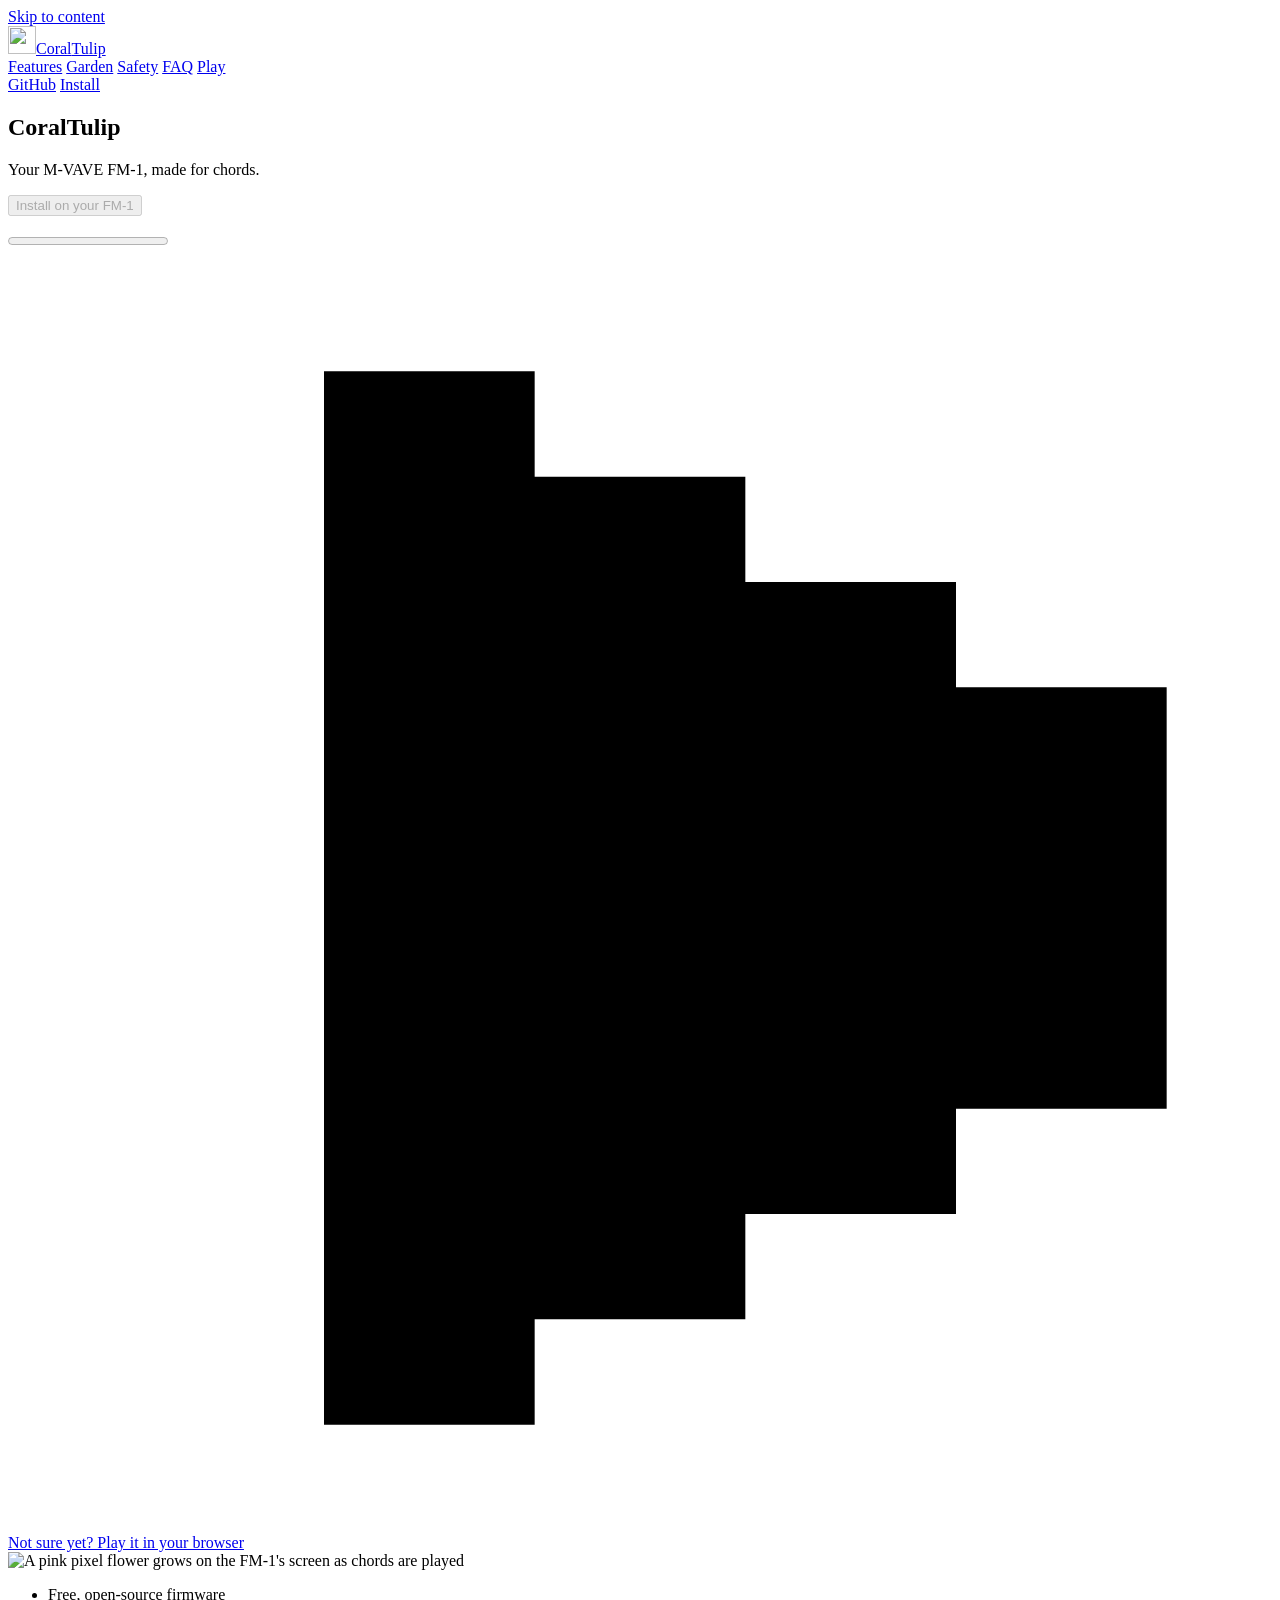
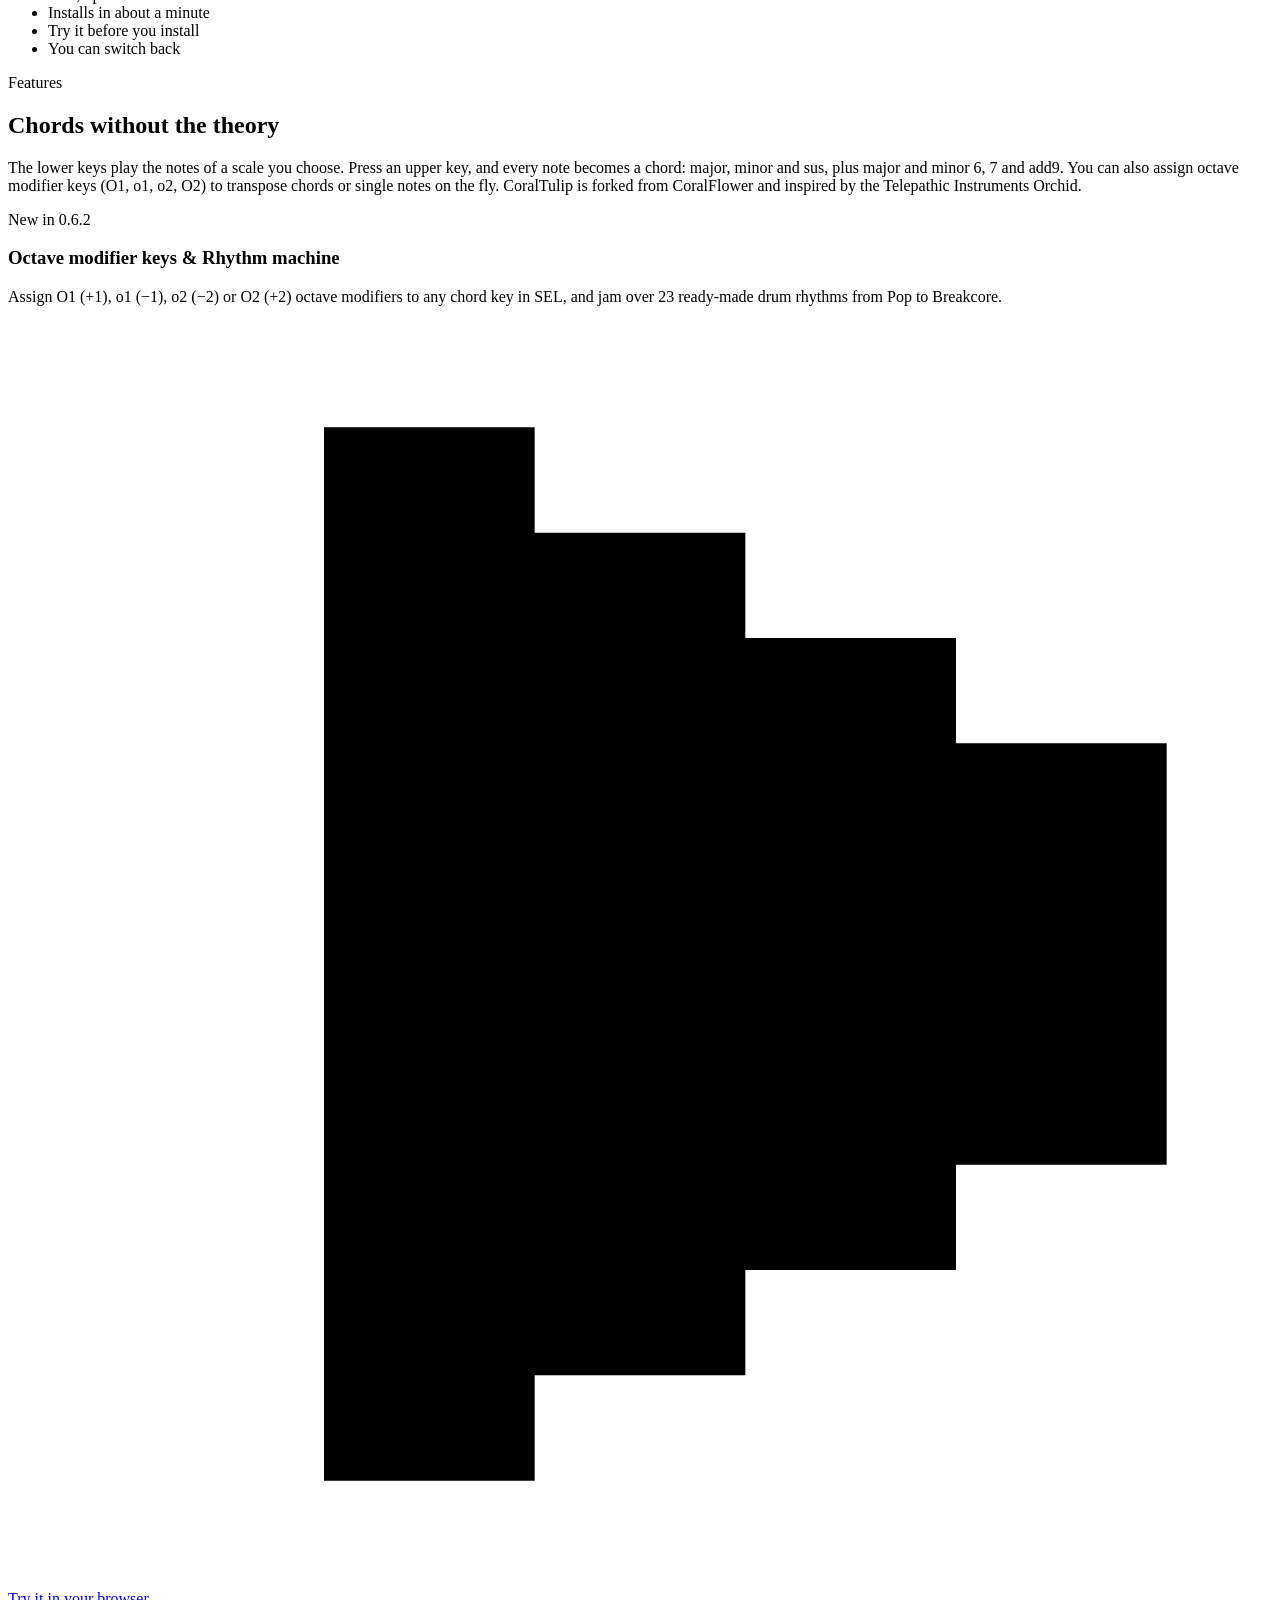
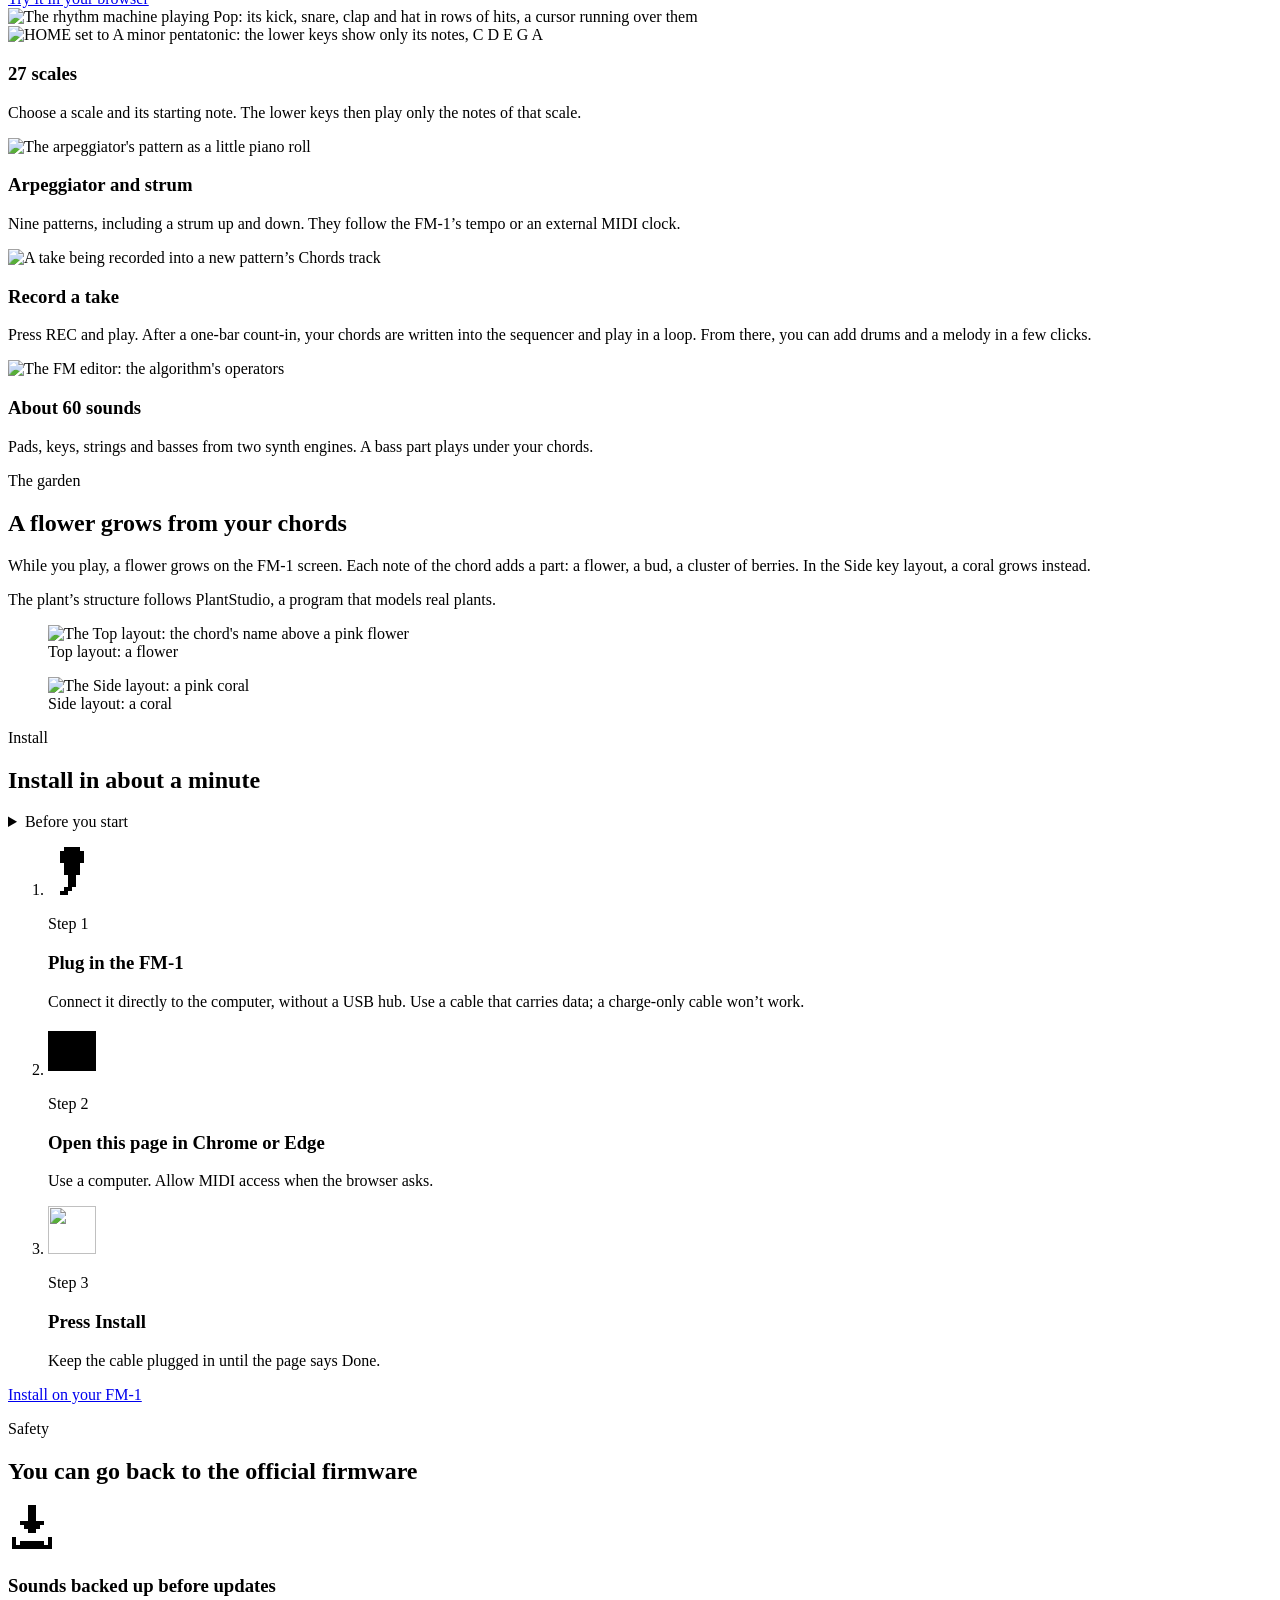
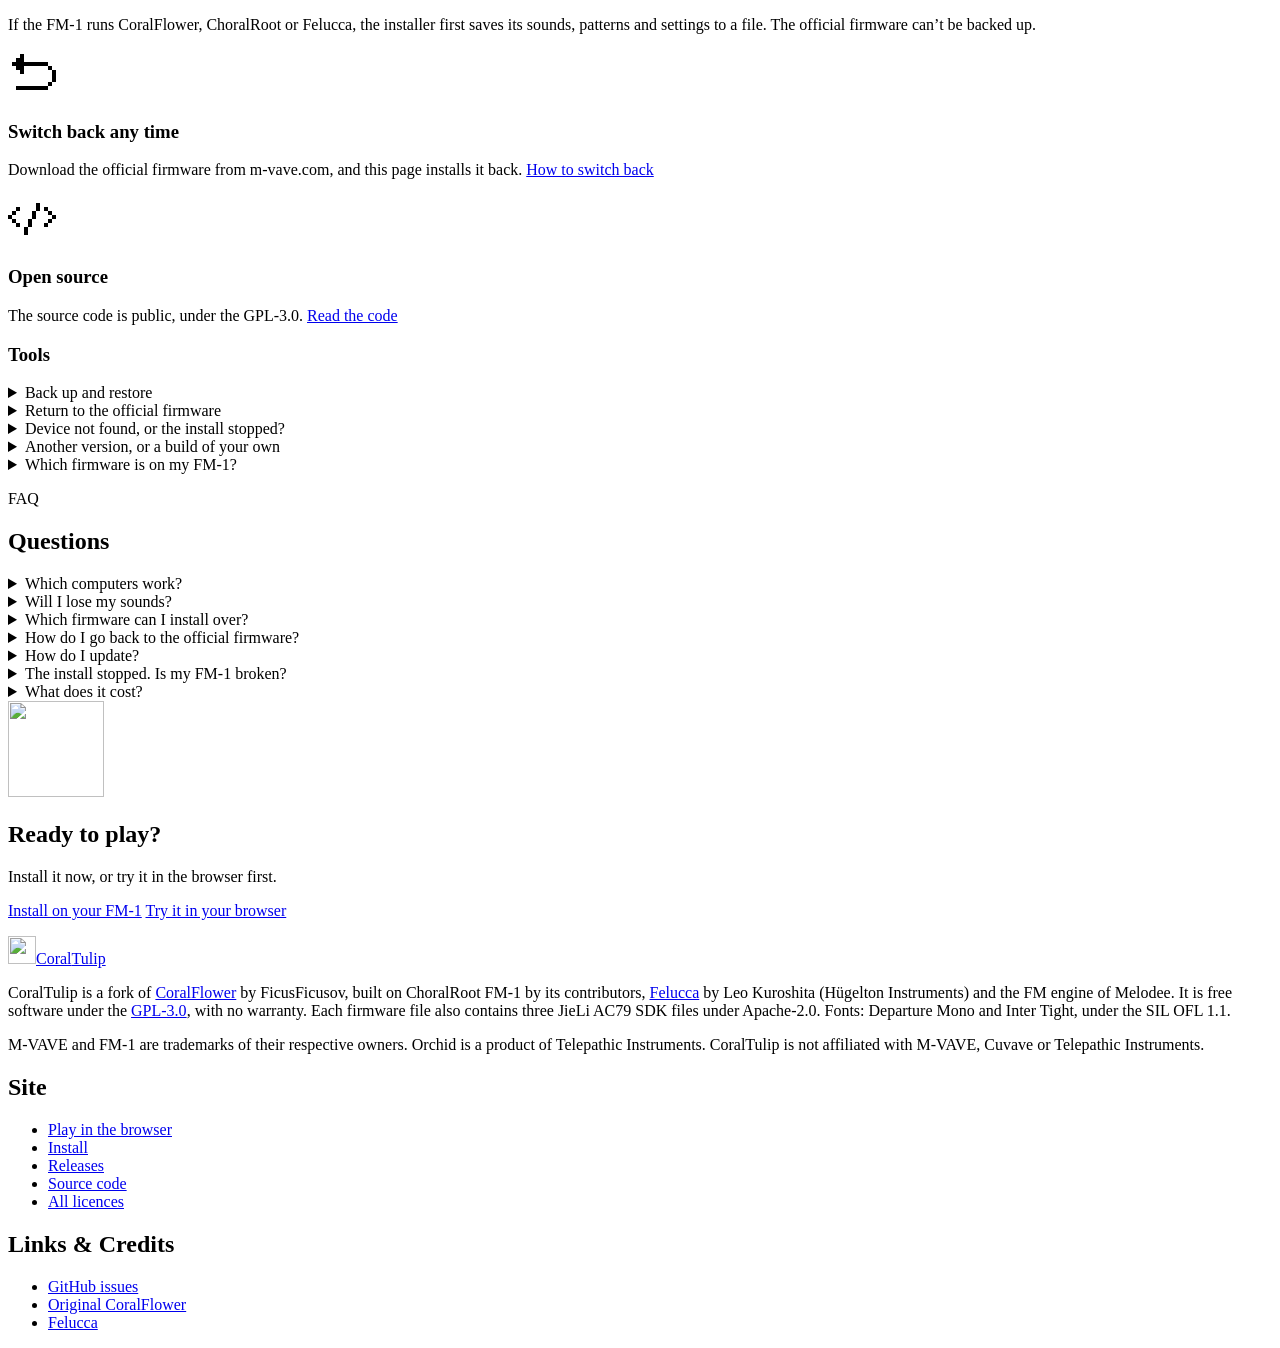
==== web/index.html @ d599cebc "Update README and GitHub Pages site for CoralTulip with upstream credits" ====
<!doctype html>
<!-- SPDX-License-Identifier: GPL-3.0-only
     Copyright (C) 2026 Leo Kuroshita (@kurogedelic), Hügelton Instruments
     Copyright (C) 2026 ChoralRoot FM-1 contributors (a fork of Felucca)
     Copyright (C) 2026 CoralFlower contributors -->
<!-- CoralFlower's site, its first page (/): what CoralFlower is, and its installer. The page's sections and the
     question each one answers: docs/site/STRUCTURE.md; the tokens and components: site.css (docs/site/DESIGN.md).
     The installer is ChoralRoot FM-1's (its web/index_pkg.html): the same update protocol (fm1ota.js), package checks
     (fm1pkg.js) and backup (fm1backup.js), loaded from this folder as modules. Its button is in the first screen, where
     its progress shows; every other "Install on your FM-1" button presses that one. The firmware to install: the newest
     version firmware/releases.json lists (fetched from this site and checked against its SHA-256), another version, or
     a .fwsc file the user picks (checked here before Install is enabled: CoralFlower's identity FM-1_930, Felucca's
     update loader, every checksum of the package). The Support dialog and its script are the same on every page.
     web/test_installer.mjs runs this page against a simulated FM-1; tools/make_site.sh puts the site together. -->
<html lang="en">
<head>
<meta charset="utf-8">
<meta name="viewport" content="width=device-width, initial-scale=1">
<title>CoralTulip: chord firmware for the M-VAVE FM-1</title>
<meta name="description" content="CoralTulip makes the M-VAVE FM-1 an instrument for chords, and a pixel flower grows while you play. It’s free and open source, and it installs from your browser in about a minute.">
<meta name="theme-color" content="#110A02">
<meta property="og:title" content="CoralTulip: chord firmware for the M-VAVE FM-1">
<meta property="og:description" content="Your M-VAVE FM-1, made for chords. A pixel flower grows while you play. Free and open source.">
<meta property="og:image" content="images/home.png">
<link rel="icon" href="favicon.svg" type="image/svg+xml">
<link rel="icon" href="favicon-32.png" sizes="32x32" type="image/png">
<link rel="apple-touch-icon" href="apple-touch-icon.png">
<link rel="preload" href="fonts/DepartureMono.woff" as="font" type="font/woff" crossorigin>
<link rel="stylesheet" href="site.css">
<script>document.documentElement.classList.add("js");</script>
</head>
<body>
<a class="skip" href="#main">Skip to content</a>
<header class="site-header">
  <div class="container site-header__row">
    <a class="brand" href="./" aria-label="CoralTulip, home"><img src="favicon.svg" width="28" height="28" alt=""><span><span class="brand-a">Coral</span><span class="brand-b">Tulip</span></span></a>
    <nav class="site-nav" aria-label="Sections">
      <a href="#features">Features</a>
      <a href="#garden">Garden</a>
      <a href="#safety">Safety</a>
      <a href="#faq">FAQ</a>
      <a href="play/">Play</a>
    </nav>
    <a class="btn btn--secondary btn--sm" href="https://github.com/MrTakfly/CoralTulip" target="_blank" rel="noopener">GitHub</a>
    <a class="btn btn--primary btn--sm site-header__cta" href="#install" data-header-cta>Install</a>
  </div>
  <div class="ramp" aria-hidden="true"><i></i><i></i><i></i><i></i><i></i><i></i><i></i><i></i><i></i></div>
</header>

<main id="main">
  <!-- 1 hero: what it is, for which device, one action (the installer itself) -->
  <section class="hero" id="install" aria-labelledby="hero-title">
    <div class="container hero__grid">
      <div class="hero__pitch">
        <h1 class="display-1" id="hero-title" tabindex="-1"><span class="brand-a">Coral</span><span class="brand-b">Tulip</span></h1>
        <p class="hero__lead">Your M-VAVE&nbsp;FM-1, made for chords.</p>
        <div class="installer">
          <button class="btn btn--primary btn--lg" id="go" type="button" disabled>Install on your FM-1</button>
          <p class="installer__ver" id="ver"></p>
          <p class="note" id="nomidi" hidden>Installing needs <b>Chrome or Edge on a computer</b>. On this device, you can still <a href="play/">try CoralTulip with sound</a>.</p>
          <noscript><p class="note note--warn">The installer needs JavaScript to talk to the FM-1.</p></noscript>
          <progress id="bar" max="100" value="0" aria-label="Install progress"></progress>
          <p class="installer__status" id="status" role="status"></p>
          <p class="pkg" id="pkg" role="status"></p>
          <label class="check" id="force-box" hidden><input id="force-risk" type="checkbox"><span><b>I understand the risk.</b> Install over this firmware anyway.</span></label>
          <div class="panel panel--ok" id="done" role="status" hidden>
            <p class="title" id="done-line"></p>
            <p>The FM-1 restarted with CoralTulip. You can unplug it now.</p>
            <p id="done-backup">To keep a copy of your sounds and patterns, use “<a href="#backup">Back up and restore</a>” below while the FM-1 is plugged in.</p>
          </div>
          <div class="panel panel--bad" id="interrupted" role="alert" hidden>
            <h3>The install stopped. In most cases, you can start it again.</h3>
            <p><b>Stopped before “Switching to update mode”?</b> Nothing was written. Plug the cable back in and press Install again.</p>
            <p><b>Stopped while writing, with the FM-1 still on?</b> It waits in update mode, with a black screen. Plug the cable back in and press Install again. Writing starts again from the beginning.</p>
            <p><b>Did it switch off, or did the battery die?</b> Switch it on. Three short flashes of the key lights and a black screen mean update mode: press Install again. This only works if the FM-1 already ran CoralTulip, CoralFlower, or ChoralRoot 0.16 or later.</p>
            <p><b>One long flash, no flash, or a USB disk called WL82 UBOOT1.00?</b> See “<a href="#dark">Device not found</a>” below.</p>
          </div>
        </div>
        <a class="btn btn--ghost hero__play" href="play/"><svg viewBox="0 0 12 12" aria-hidden="true"><path d="M3 1h2v1h2v1h2v1h2v4h-2v1h-2v1h-2v1h-2z"/></svg>Not sure yet? Play it in your browser</a>
      </div>
      <div class="hero__visual">
        <div class="device">
          <div class="device__bezel"><img src="images/grow.gif" width="480" height="280" alt="A pink pixel flower grows on the FM-1's screen as chords are played" fetchpriority="high"></div>
        </div>
      </div>
    </div>
  </section>

  <!-- 2 facts: what it costs -->
  <section class="section section--band" aria-label="In short">
    <div class="container">
      <ul class="facts">
        <li style="--fact: var(--c-fire-400)"><i aria-hidden="true"></i>Free, open-source firmware</li>
        <li style="--fact: var(--c-rose-500)"><i aria-hidden="true"></i>Installs in about a minute</li>
        <li style="--fact: var(--c-sea-400)"><i aria-hidden="true"></i>Try it before you install</li>
        <li style="--fact: var(--c-lime-400)"><i aria-hidden="true"></i>You can switch back</li>
      </ul>
    </div>
  </section>

  <!-- 3 features: is it worth it -->
  <section class="section scope-inverse" id="features" aria-labelledby="features-title">
    <div class="container">
      <div class="section-head">
        <p class="eyebrow"><span class="ramp ramp--dots" aria-hidden="true"><i></i><i></i><i></i><i></i><i></i><i></i><i></i><i></i><i></i></span>Features</p>
        <h2 class="display-2" id="features-title">Chords without the theory</h2>
        <p class="lead">The lower keys play the notes of a scale you choose. Press an upper key, and every note becomes a chord: major, minor and sus, plus major and minor 6, 7 and add9. You can also assign octave modifier keys (O1, o1, o2, O2) to transpose chords or single notes on the fly. CoralTulip is forked from CoralFlower and inspired by the Telepathic Instruments Orchid.</p>
      </div>
      <!-- the newest feature: a stage of its own on the cream, its screen playing, one action -->
      <article class="feature-new scope-stage" aria-labelledby="new-title">
        <div class="feature-new__text">
          <p class="feature-new__tag">New in 0.6.2</p>
          <h3 class="feature-new__title" id="new-title">Octave modifier keys &amp; Rhythm machine</h3>
          <p class="feature-new__lead">Assign O1 (+1), o1 (&minus;1), o2 (&minus;2) or O2 (+2) octave modifiers to any chord key in SEL, and jam over 23 ready-made drum rhythms from Pop to Breakcore.</p>
          <a class="btn btn--primary feature-new__go" href="play/"><svg viewBox="0 0 12 12" aria-hidden="true"><path d="M3 1h2v1h2v1h2v1h2v4h-2v1h-2v1h-2v1h-2z"/></svg>Try it in your browser</a>
        </div>
        <div class="device feature-new__visual">
          <div class="device__bezel"><img src="images/rhythm.gif" width="480" height="280" alt="The rhythm machine playing Pop: its kick, snare, clap and hat in rows of hits, a cursor running over them" loading="lazy"></div>
        </div>
      </article>
      <div class="grid grid--4">
        <article class="card card--feature">
          <div class="card__media"><img src="images/scale.png" width="480" height="480" alt="HOME set to A minor pentatonic: the lower keys show only its notes, C D E G A" loading="lazy"></div>
          <h3 class="card__title">27 scales</h3>
          <p class="card__text">Choose a scale and its starting note. The lower keys then play only the notes of that scale.</p>
        </article>
        <article class="card card--feature">
          <div class="card__media"><img src="images/arp.png" width="480" height="480" alt="The arpeggiator's pattern as a little piano roll" loading="lazy"></div>
          <h3 class="card__title">Arpeggiator and strum</h3>
          <p class="card__text">Nine patterns, including a strum up and down. They follow the FM-1’s tempo or an external MIDI clock.</p>
        </article>
        <article class="card card--feature">
          <div class="card__media"><img src="images/take.png" width="480" height="480" alt="A take being recorded into a new pattern’s Chords track" loading="lazy"></div>
          <h3 class="card__title">Record a take</h3>
          <p class="card__text">Press REC and play. After a one-bar count-in, your chords are written into the sequencer and play in a loop. From there, you can add drums and a melody in a few clicks.</p>
        </article>
        <article class="card card--feature">
          <div class="card__media"><img src="images/fm-voice.png" width="480" height="480" alt="The FM editor: the algorithm's operators" loading="lazy"></div>
          <h3 class="card__title">About 60 sounds</h3>
          <p class="card__text">Pads, keys, strings and basses from two synth engines. A bass part plays under your chords.</p>
        </article>
      </div>
    </div>
  </section>

  <!-- 4 garden: why this one -->
  <section class="section scope-stage garden" id="garden" aria-labelledby="garden-title">
    <div class="container garden__grid">
      <div class="section-head garden__head">
        <p class="eyebrow"><span class="ramp ramp--dots" aria-hidden="true"><i></i><i></i><i></i><i></i><i></i><i></i><i></i><i></i><i></i></span>The garden</p>
        <h2 class="display-2" id="garden-title">A flower grows from your chords</h2>
        <p class="lead">While you play, a flower grows on the FM-1 screen. Each note of the chord adds a part: a flower, a bud, a cluster of berries. In the Side key layout, a coral grows instead.</p>
        <p class="caption">The plant’s structure follows PlantStudio, a program that models real plants.</p>
      </div>
      <div class="garden__screens">
        <figure class="screen"><img src="images/home.png" width="480" height="480" alt="The Top layout: the chord's name above a pink flower" loading="lazy"><figcaption>Top layout: a flower</figcaption></figure>
        <figure class="screen"><img src="images/coral.png" width="480" height="480" alt="The Side layout: a pink coral" loading="lazy"><figcaption>Side layout: a coral</figcaption></figure>
      </div>
    </div>
  </section>

  <!-- 5 how it installs: is it hard -->
  <section class="section" id="how" aria-labelledby="how-title">
    <div class="container">
      <div class="section-head section-head--center">
        <p class="eyebrow"><span class="ramp ramp--dots" aria-hidden="true"><i></i><i></i><i></i><i></i><i></i><i></i><i></i><i></i><i></i></span>Install</p>
        <h2 class="display-2" id="how-title">Install in about a minute</h2>
      </div>
      <details class="fold fold--quiet how__prep">
          <summary>Before you start</summary>
          <div class="fold__body">
            <ol class="checklist">
              <li><b>Charge the FM-1 fully.</b> It runs on battery during the install.</li>
              <li>Quit other apps that use MIDI, such as a DAW or a synth editor.</li>
              <li><b>Keep this page open</b> and the computer awake.</li>
            </ol>
            <p class="note note--warn"><b>Installing firmware is at your own risk.</b> CoralTulip is free software with no warranty. You can go back: the official firmware is on <a href="https://www.m-vave.com/download" target="_blank" rel="noopener">m-vave.com</a>.</p>
          </div>
      </details>
      <ol class="grid grid--3 steps">
        <li class="card card--icon">
          <svg class="pixel-icon" viewBox="0 0 12 12" width="48" height="48" aria-hidden="true"><path class="px-ash" d="M4 0h4v1h-4zM3 1h1v1h-1zM8 1h1v1h-1zM3 2h1v1h-1zM8 2h1v1h-1zM3 3h6v1h-6z"/><path class="px-night" d="M4 1h4v1h-4zM4 2h4v1h-4z"/><path class="px-rose" d="M4 4h4v1h-4zM4 5h4v1h-4zM4 6h4v1h-4zM5 7h2v1h-2z"/><path class="px-sea" d="M5 8h2v1h-2zM5 9h2v1h-2zM4 10h2v1h-2zM3 11h2v1h-2z"/></svg>
          <p class="step-label">Step 1</p>
          <h3 class="card__title">Plug in the FM-1</h3>
          <p class="card__text">Connect it directly to the computer, without a USB hub. Use a cable that carries data; a charge-only cable won’t work.</p>
        </li>
        <li class="card card--icon">
          <svg class="pixel-icon" viewBox="0 0 12 12" width="48" height="48" aria-hidden="true"><path class="px-ash" d="M0 1h12v1h-12zM0 2h1v1h-1zM2 2h1v1h-1zM4 2h1v1h-1zM6 2h6v1h-6zM0 3h1v1h-1zM11 3h1v1h-1zM0 4h1v1h-1zM11 4h1v1h-1zM0 5h1v1h-1zM11 5h1v1h-1zM0 6h1v1h-1zM11 6h1v1h-1zM0 7h1v1h-1zM11 7h1v1h-1zM0 8h1v1h-1zM11 8h1v1h-1zM0 9h1v1h-1zM11 9h1v1h-1zM0 10h12v1h-12z"/><path class="px-rose" d="M1 2h1v1h-1z"/><path class="px-fire" d="M3 2h1v1h-1z"/><path class="px-lime" d="M5 2h1v1h-1z"/><path class="px-night" d="M1 3h10v1h-10zM1 4h10v1h-10zM1 5h2v1h-2zM9 5h2v1h-2zM1 6h10v1h-10zM1 7h2v1h-2zM7 7h4v1h-4zM1 8h10v1h-10zM1 9h10v1h-10z"/><path class="px-sea" d="M3 5h6v1h-6z"/><path class="px-dim" d="M3 7h4v1h-4z"/></svg>
          <p class="step-label">Step 2</p>
          <h3 class="card__title">Open this page in Chrome or Edge</h3>
          <p class="card__text">Use a computer. Allow MIDI access when the browser asks.</p>
        </li>
        <li class="card card--icon">
          <img class="pixel-icon" src="favicon.svg" width="48" height="48" alt="">
          <p class="step-label">Step 3</p>
          <h3 class="card__title">Press Install</h3>
          <p class="card__text">Keep the cable plugged in until the page says Done.</p>
        </li>
      </ol>
      <div class="how__cta">
        <a class="btn btn--primary btn--lg" href="#install" data-install>Install on your FM-1</a>
      </div>
    </div>
  </section>

  <!-- 6 safety: can I break it, will I lose my sounds -->
  <section class="section scope-surface" id="safety" aria-labelledby="safety-title">
    <div class="container">
      <div class="section-head">
        <p class="eyebrow"><span class="ramp ramp--dots" aria-hidden="true"><i></i><i></i><i></i><i></i><i></i><i></i><i></i><i></i><i></i></span>Safety</p>
        <h2 class="display-2" id="safety-title">You can go back to the official firmware</h2>
      </div>
      <div class="grid grid--3">
        <div class="card card--icon">
          <svg class="pixel-icon" viewBox="0 0 12 12" width="48" height="48" aria-hidden="true"><path class="px-sea" d="M5 0h2v1h-2zM5 1h2v1h-2zM5 2h2v1h-2zM5 3h2v1h-2zM3 4h6v1h-6zM4 5h4v1h-4zM5 6h2v1h-2z"/><path class="px-ash" d="M1 8h1v1h-1zM10 8h1v1h-1zM1 9h1v1h-1zM10 9h1v1h-1zM1 10h10v1h-10z"/><path class="px-lime" d="M3 9h6v1h-6z"/></svg>
          <h3 class="card__title">Sounds backed up before updates</h3>
          <p class="card__text">If the FM-1 runs CoralFlower, ChoralRoot or Felucca, the installer first saves its sounds, patterns and settings to a file. The official firmware can’t be backed up.</p>
        </div>
        <div class="card card--icon">
          <svg class="pixel-icon" viewBox="0 0 12 12" width="48" height="48" aria-hidden="true"><path class="px-fire" d="M3 1h1v1h-1zM2 2h2v1h-2zM1 3h9v1h-9zM2 4h2v1h-2zM10 4h1v1h-1zM3 5h1v1h-1zM11 5h1v1h-1zM11 6h1v1h-1zM11 7h1v1h-1zM10 8h1v1h-1zM2 9h8v1h-8z"/></svg>
          <h3 class="card__title">Switch back any time</h3>
          <p class="card__text">Download the official firmware from <span class="nowrap">m-vave.com</span>, and this page installs it back. <a href="#stock">How to switch back</a></p>
        </div>
        <div class="card card--icon">
          <svg class="pixel-icon" viewBox="0 0 12 12" width="48" height="48" aria-hidden="true"><path class="px-rose" d="M7 2h1v1h-1zM7 3h1v1h-1zM6 4h1v1h-1zM6 5h1v1h-1zM5 6h1v1h-1zM5 7h1v1h-1zM4 8h1v1h-1zM4 9h1v1h-1z"/><path class="px-sea" d="M2 3h1v1h-1zM9 3h1v1h-1zM1 4h1v1h-1zM10 4h1v1h-1zM0 5h1v1h-1zM11 5h1v1h-1zM1 6h1v1h-1zM10 6h1v1h-1zM2 7h1v1h-1zM9 7h1v1h-1z"/></svg>
          <h3 class="card__title">Open source</h3>
          <p class="card__text">The source code is public, under the GPL-3.0. <a href="https://github.com/MrTakfly/CoralTulip" target="_blank" rel="noopener">Read the code</a></p>
        </div>
      </div>

      <h3 class="tools__title">Tools</h3>
      <div class="tools">
        <details class="fold" id="backup">
          <summary>Back up and restore</summary>
          <div class="fold__body">
            <label class="check"><input id="backup-first" type="checkbox" checked><span><b>Back up my sounds before installing.</b> On by default.</span></label>
            <p class="note" id="backup-note" role="status" hidden></p>
            <div class="fold__cols">
              <div>
                <p>A backup is one .json file. It holds everything saved on the FM-1: your settings, the sequencer’s patterns and song, sound banks and 32 user sounds.</p>
                <p>Restore copies a backup onto the FM-1. It checks every part before it writes, then restarts the FM-1.</p>
                <p>Backup and restore work with CoralFlower, ChoralRoot and Felucca. The official firmware can’t make backups.</p>
              </div>
              <div>
                <div class="actions"><button class="btn btn--secondary" id="backup-go" type="button" disabled>Back up</button></div>
                <div class="filepick">
                  <button class="btn btn--secondary" id="restore-pick" type="button">Choose a backup file (.json)</button>
                  <span class="fname" id="restore-name">No file chosen</span>
                  <input id="restore-file" type="file" accept=".json,application/json" hidden>
                </div>
                <div class="actions"><button class="btn btn--secondary" id="restore-go" type="button" disabled>Restore</button></div>
                <p class="installer__status" id="backup-status" role="status"></p>
              </div>
            </div>
          </div>
        </details>
        <details class="fold" id="stock">
          <summary>Return to the official firmware</summary>
          <div class="fold__body">
            <div class="fold__cols">
              <div>
                <p class="note note--warn">The official firmware can’t use CoralFlower’s sounds, patterns or settings, so this page saves them to a backup file first.</p>
                <p>Download the official FM-1 V15 from <a href="https://www.m-vave.com/download" target="_blank" rel="noopener">M-VAVE Downloads</a>. Then choose its FM-1.fwsc file here, exactly as downloaded. Your browser checks the file, and nothing is uploaded.</p>
              </div>
              <div>
                <div class="filepick">
                  <button class="btn btn--secondary" id="stock-pick" type="button">Choose the official FM-1.fwsc</button>
                  <span class="fname" id="stock-name">No file chosen</span>
                  <input id="stock-file" type="file" accept=".fwsc" hidden>
                </div>
                <label class="check"><input id="stock-recovery" type="checkbox"><span>I’m finishing an update that was cut off, and I already have a backup on this computer.</span></label>
                <div class="actions"><button class="btn btn--secondary" id="stock-go" type="button" disabled>Back up and return to official V15</button></div>
              </div>
            </div>
            <progress id="stock-bar" max="100" value="0" aria-label="Progress of the return to the official firmware"></progress>
            <p class="installer__status" id="stock-status" role="status"></p>
            <div class="panel panel--ok" id="stock-done" role="status" hidden>
              <p class="title" id="stock-done-line"></p>
              <p id="stock-done-data"></p>
              <p>To come back, install CoralFlower with the Install button at the top. Then press Restore and choose that backup file.</p>
            </div>
            <div class="panel panel--bad" id="stock-interrupted" role="alert" hidden>
              <h3>The return to the official firmware stopped.</h3>
              <p><b>Stopped before “Switching to update mode”?</b> Nothing was written. Plug the cable back in and press the button again.</p>
              <p><b>Stopped while writing, with the FM-1 still on?</b> It waits in update mode, with a black screen. Plug the cable back in, tick “I’m finishing an update that was cut off” and press the button again, with the same official file chosen.</p>
              <p><b>Did it switch off, or did the battery die?</b> Switch it on and do the same. If this page doesn’t find it, see “<a href="#dark">Device not found</a>”.</p>
            </div>
            <details class="log-fold"><summary>Show the log</summary><pre class="log" id="stock-log"></pre></details>
          </div>
        </details>
        <details class="fold" id="dark">
          <summary>Device not found, or the install stopped?</summary>
          <div class="fold__body">
            <div class="fold__cols">
              <div>
                <p><b>Check the cable first.</b> Use a data cable, straight to the computer, not through a hub. Quit other apps that use MIDI. Switch the FM-1 on and press Install again.</p>
                <p><b>Start update mode by hand.</b> In update mode, the screen stays black and the FM-1 waits for new firmware. Switch the FM-1 off. Hold OCT&minus; and switch it on. When the key lights flash three times and the screen stays black, it is in update mode: press Install. To leave without installing, switch the FM-1 off and on. This works with CoralFlower, or ChoralRoot 0.16 or later.</p>
                <p><b>One long flash instead of three?</b> Switch off for 10 seconds and try once more. A second long flash means the FM-1 can’t start update mode by itself. Until you switch it off, it appears as the USB disk described below.</p>
                <p><b>While CoralFlower runs,</b> you can also hold OCT&minus;, OCT+ and HOME for five seconds. A countdown appears; let go to cancel. When it ends, the FM-1 is in update mode.</p>
              </div>
              <div>
                <p><b>A screen that says SAFE MODE?</b> The firmware crashed twice while starting, so it now starts without your saved data. That data stays untouched. Back up and Install both work in safe mode. To try your saved data again, switch the FM-1 off and on.</p>
                <p><b>A black screen, and a USB disk called WL82 UBOOT1.00</b> (USB ID 4C4A:8057) instead of the FM-1? That is the chip’s ROM boot mode. The firmware doesn’t start, and this page can’t reach the FM-1 in this mode. Don’t format that disk. The <a href="https://github.com/Quixotic7/MvaveFM1Unbricker" target="_blank" rel="noopener">MvaveFM1Unbricker</a> tool can put the official V15 back over the same cable.</p>
                <p><b>Nothing shows up at all, not even that disk?</b> Then the way back is hardware: the FM-1 Transporter, a small RP2040 board on the USB lines. See <a href="https://github.com/kurogedelic/FM-1-transporter" target="_blank" rel="noopener">FM-1-transporter</a>.</p>
              </div>
            </div>
          </div>
        </details>
        <details class="fold" id="own">
          <summary>Another version, or a build of your own</summary>
          <div class="fold__body">
            <div class="versions" id="versions" role="group" aria-label="Released versions" hidden></div>
            <div class="notes" id="notes"></div>
            <p id="rel-none">Testing your own build? Choose its .fwsc file here.</p>
            <p id="rel-some" hidden>Or choose a build of your own:</p>
            <div class="filepick">
              <button class="btn btn--secondary" id="pkg-pick" type="button">Choose a .fwsc file</button>
              <span class="fname" id="pkg-name">No file chosen</span>
              <input id="pkg-file" type="file" accept=".fwsc" hidden>
            </div>
            <p class="pkg" id="pkg-own" role="status"></p>
            <p class="caption" id="pkg-sum"></p>
            <div class="actions"><a class="btn btn--primary" href="#install" data-install>Install on your FM-1</a></div>
          </div>
        </details>
        <details class="fold" id="check">
          <summary>Which firmware is on my FM-1?</summary>
          <div class="fold__body">
            <div class="actions">
              <button class="btn btn--secondary" id="check-go" type="button" disabled>Ask the FM-1</button>
              <p class="unit" id="unit" role="status" hidden></p>
            </div>
            <details class="log-fold"><summary>Show the log</summary><pre class="log" id="log"></pre></details>
          </div>
        </details>
      </div>
    </div>
  </section>

  <!-- 7 FAQ: the questions left -->
  <section class="section" id="faq" aria-labelledby="faq-title">
    <div class="container container--narrow">
      <div class="section-head">
        <p class="eyebrow"><span class="ramp ramp--dots" aria-hidden="true"><i></i><i></i><i></i><i></i><i></i><i></i><i></i><i></i><i></i></span>FAQ</p>
        <h2 class="display-2" id="faq-title">Questions</h2>
      </div>
      <details class="fold">
        <summary>Which computers work?</summary>
        <div class="fold__body"><p>The installer works in Chrome or Edge on a computer: Windows, macOS, Linux or ChromeOS. On a phone, you can still <a href="play/">try it in the browser</a>.</p></div>
      </details>
      <details class="fold">
        <summary>Will I lose my sounds?</summary>
        <div class="fold__body"><p>From CoralFlower, ChoralRoot or Felucca: no. An update keeps CoralFlower’s sounds, and the installer saves the others to a file first. From the official firmware: CoralFlower can’t use its sounds, and this page can’t save them.</p></div>
      </details>
      <details class="fold">
        <summary>Which firmware can I install over?</summary>
        <div class="fold__body"><p>The official M-VAVE firmware, ChoralRoot, Felucca and Melodee. To keep your FM-1 safe, the installer refuses early test builds such as Sloop.</p></div>
      </details>
      <details class="fold">
        <summary>How do I go back to the official firmware?</summary>
        <div class="fold__body"><p>Download the official FM-1 V15 file from <span class="nowrap">m-vave.com</span>. Then open “<a href="#stock">Return to the official firmware</a>” on this page, choose that file and press “Back up and return to official V15”.</p></div>
      </details>
      <details class="fold">
        <summary>How do I update?</summary>
        <div class="fold__body"><p>Come back to this page and press Install. It picks the newest version and keeps your sounds.</p></div>
      </details>
      <details class="fold">
        <summary>The install stopped. Is my FM-1 broken?</summary>
        <div class="fold__body"><p>Almost never. Plug the cable back in and press Install again. If the FM-1 doesn’t show up, see “<a href="#dark">Device not found</a>”.</p></div>
      </details>
      <details class="fold">
        <summary>What does it cost?</summary>
        <div class="fold__body"><p>Nothing. CoralTulip is free and open-source software with no ads and no paid version.</p></div>
      </details>
    </div>
  </section>

  <!-- 8 the end: one more chance to act -->
  <section class="section scope-accent final" aria-labelledby="final-title">
    <div class="container final__inner">
      <img class="pixel-icon pixel-icon--xl" src="favicon.svg" width="96" height="96" alt="">
      <h2 class="display-2" id="final-title">Ready to play?</h2>
      <p class="lead">Install it now, or try it in the browser first.</p>
      <div class="actions final__actions">
        <a class="btn btn--primary btn--lg" href="#install" data-install>Install on your FM-1</a>
        <a class="btn btn--secondary btn--lg" href="play/">Try it in your browser</a>
      </div>
    </div>
  </section>
</main>

<footer class="site-footer">
  <div class="container">
    <div class="site-footer__grid">
      <div>
        <p><a class="brand" href="./"><img src="favicon.svg" width="28" height="28" alt=""><span><span class="brand-a">Coral</span><span class="brand-b">Tulip</span></span></a></p>
        <p>CoralTulip is a fork of <a href="https://github.com/FicusFicusov/CoralFlower" target="_blank" rel="noopener">CoralFlower</a> by FicusFicusov, built on ChoralRoot FM-1 by its contributors, <a href="https://github.com/hugelton/Felucca" target="_blank" rel="noopener">Felucca</a> by Leo Kuroshita (Hügelton Instruments) and the FM engine of Melodee. It is free software under the <a href="firmware/LICENSE">GPL-3.0</a>, with no warranty. Each firmware file also contains three JieLi AC79 SDK files under Apache-2.0. Fonts: Departure Mono and Inter Tight, under the SIL OFL 1.1.</p>
        <p>M-VAVE and FM-1 are trademarks of their respective owners. Orchid is a product of Telepathic Instruments. CoralTulip is not affiliated with M-VAVE, Cuvave or Telepathic Instruments.</p>
      </div>
      <nav aria-labelledby="foot-site">
        <h2 id="foot-site">Site</h2>
        <ul>
          <li><a href="play/">Play in the browser</a></li>
          <li><a href="#install">Install</a></li>
          <li><a href="https://github.com/MrTakfly/CoralTulip/releases" target="_blank" rel="noopener">Releases</a></li>
          <li><a href="https://github.com/MrTakfly/CoralTulip" target="_blank" rel="noopener">Source code</a></li>
          <li><a href="https://github.com/MrTakfly/CoralTulip/blob/main/LICENSING.md" target="_blank" rel="noopener">All licences</a></li>
        </ul>
      </nav>
      <nav aria-labelledby="foot-contact">
        <h2 id="foot-contact">Links &amp; Credits</h2>
        <ul>
          <li><a href="https://github.com/MrTakfly/CoralTulip/issues" target="_blank" rel="noopener">GitHub issues</a></li>
          <li><a href="https://github.com/FicusFicusov/CoralFlower" target="_blank" rel="noopener">Original CoralFlower</a></li>
          <li><a href="https://github.com/hugelton/Felucca" target="_blank" rel="noopener">Felucca</a></li>
        </ul>
      </nav>
    </div>
  </div>
</footer>
<script type="module">
import { Package, productOf, logicalImage, sha256hex, crc16, validateStockPackage, STOCK_V15_SIZE, STOCK_APP_SIZE } from "./fm1pkg.js";
import { Updater, classifyFirmware, refusalText } from "./fm1ota.js";
import { BackupConnection, captureBackup, restoreBackup, deviceInfo, restartDevice, readBackup, backupFamily, backupFileName, objectNames } from "./fm1backup.js";

const $ = (id) => document.getElementById(id);
const PRODUCT = "FM-1_930";                      // CoralFlower's identity (tools/build.py PRODUCT): every package, every version
const MODEL = PRODUCT.split("_")[0];
const LOADER_MARK = "FELUCCA-LOADER-1";          // Felucca's update loader (tools/fm1pkg_make.py ota.bin): never a vendor one
const PKG_FLASH = 0x93000, PKG_APP_BASE = 0x4000; // the FM-1 flash layout of every fm1pkg_make.py package
const PKG_MAX = 4 << 20;                          // (a package is about 640 KB: anything far larger is not one)
const RELEASES = "firmware/releases.json";        // the versions hosted on this site; missing: only a file is offered
const FIRMWARE_DIR = "firmware/";
// the families whose data stays usable in the flash after CoralFlower is installed (no restore offered afterwards)
const KEEPS_DATA = ["coralflower", "choralroot"];

const TEXT = {
  en: {
    nomidi: "This browser can’t reach the FM-1. Open this page in Chrome or Edge on a computer.",
    denied: "The browser blocked MIDI. Click the icon left of the address bar, allow MIDI devices, then press the button again.",
    notfound: "No FM-1 found. Check the cable (a data cable, straight to the computer), switch the FM-1 on, quit other MIDI apps and try again.",
    model: "The device you connected isn’t an FM-1.",
    lost: "The USB connection dropped. Plug the cable back in and press Install again.",
    stopped: "The FM-1 stopped answering. Plug the cable back in and press Install again.",
    noloader: "The FM-1 didn’t switch to update mode. Plug the cable back in and press Install again. Once in update mode, the FM-1 stays there until writing finishes.",
    noreturn: "The FM-1 didn’t come back after the write. Switch it off and on.",
    mismatch: "Installed, but the FM-1 now reports different firmware: ",
    badreq: "The FM-1 asked for data the file doesn’t have. Plug the cable back in and press Install again.",
    error: "Error: ",
    leave: "Writing to the FM-1. Don’t close this page.",
    cancelled: "Cancelled. Nothing was written.",
    start: "Starting",
    verify: "The FM-1 is checking the package",
    loader: "Switching to update mode",
    write: "Writing. Don’t unplug the FM-1.",
    reboot: "Restarting",
    done: "Done",
    // the firmware to install
    installV: "Install on your FM-1",
    installNone: "Install on your FM-1",
    noFile: "No file chosen",
    newest: "Newest",
    noRelease: "No release yet: the first one is still being tested.",
    pkgChecking: "Checking {name} …",
    pkgOk: "Ready to install {name}. Your browser checked it: a complete, undamaged CoralFlower build.",
    pkgRelOk: "Ready to install CoralFlower {version}. The file matches the released one.",
    pkgSum: "SHA-256 {sum}",
    pkgNotFm1: "{name} isn’t an FM-1 firmware file (.fwsc). Choose another file.",
    pkgStock: "{name} is the official M-VAVE firmware ({id}), not CoralFlower. To go back to it, use “Return to the official firmware” below.",
    pkgIdentity: "{name} isn’t a CoralFlower package: it’s made for {id}. Choose a CoralFlower build.",
    pkgNoLoader: "{name} isn’t a complete CoralFlower build. Choose another file.",
    pkgLayout: "{name} isn’t a complete CoralFlower build. Choose another file.",
    pkgDamaged: "{name} is damaged ({detail}). Download it again.",
    pkgBadHash: "The file for CoralFlower {version} doesn’t match the released one. Reload the page.",
    pkgRead: "Couldn’t read {name}: {detail}",
    download: "Download {file}",
    // the backup
    backup: "Saving a backup ",
    backupSaved: "Backup saved: ",
    noBackup: "This FM-1 can’t be backed up from here (it runs the official firmware or an older Felucca).",
    noBackupCf: "This CoralFlower build can’t make a backup, so the installer skips the backup. Your sounds and settings stay safe: the update only rewrites the firmware.",
    noBackupConfirm: "The FM-1 couldn’t be backed up. Install anyway, without a backup? Its saved sounds, patterns and settings may be lost.",
    restoreOffer: "CoralFlower is installed. Restore the backup you just saved (settings, user sounds, FM6 patches)?",
    restoreConfirm: "Restore this backup onto the FM-1? It replaces what the FM-1 has saved, and the FM-1 restarts afterwards.",
    restoring: "Restoring ",
    restoreBusy: "Stop the loop on the FM-1 to continue the restore",
    restored: "Restored: ",
    restoreSkipped: " (not used by this firmware, kept in the file: ",
    badBackup: "Not a usable backup file: ",
    // the firmware that runs
    forceConfirm: "Install CoralFlower over {name} anyway? This isn’t supported. An install like this has already left one FM-1 unable to start (recovery: github.com/Quixotic7/MvaveFM1Unbricker). Continue only if you can recover the FM-1 yourself.",
    cnTesting: "Looking for the FM-1. Nothing gets written.",
    cnCf: "Your FM-1 runs {name}. Installing CoralFlower keeps your saved sounds and settings.",
    cnOther: "Your FM-1 runs {name}. You can install CoralFlower over it.",
    cnLoader: "Your FM-1 is in update mode ({identity}). Either an update was cut off or someone started it by hand. Press Install to finish writing.",
    dnRuns: "Done. Your FM-1 now runs {name}.",
    dnPlain: "Done. CoralFlower is installed.",
    dnOther: "Written, but the FM-1 now says it runs {name}.",
    // the return to the official V15
    stockNeedBackup: "An FM-1 in update mode can’t be backed up. Tick “I’m finishing an update that was cut off” only if you already saved a backup.",
    stockValid: "The official V15 file is valid. Ready.",
    stockConfirm: "Is the backup file saved on this computer? Then continue to install the official V15. The official firmware can’t open CoralFlower’s data.",
    stockError: "Not the official firmware file: ",
    stockWrongFile: "Choose the unmodified official FM-1 V15 file (FM-1.fwsc).",
    stockDnLine: "The FM-1 now runs the official V15 ({identity}).",
    stockDnSaved: "CoralFlower’s sounds, patterns and settings are in the backup saved before the write: {file}.",
    stockDnEarlier: "No backup was saved this time. CoralFlower’s sounds, patterns and settings are in the backup you saved earlier.",
  },
};
const lang = "en";
const t = (k) => TEXT[lang][k];
const tv = (k, vals) => Object.entries(vals).reduce((s, [a, v]) => s.split(`{${a}}`).join(String(v)), t(k));
const esc = (s) => String(s).replace(/[&<>"]/g, (c) => ({ "&": "&amp;", "<": "&lt;", ">": "&gt;", "\"": "&quot;" })[c]);
const MONTHS = ["January", "February", "March", "April", "May", "June", "July", "August", "September", "October", "November", "December"];
const dateText = (iso) => { const m = /^(\d{4})-(\d\d)-(\d\d)$/.exec(iso || ""); return m ? `${Number(m[3])} ${MONTHS[Number(m[2]) - 1]} ${m[1]}` : ""; };

// where the messages go: the installer in the first screen, the "Back up and restore" tool or the "Return to the
// official firmware" tool (each its own status line, far below the first screen; the last one its own log too).
// Everything that reports (takeBackup, failSay, the steps) goes through say / sayK / log.
const OUT_TOP = { status: "status", log: null }, OUT_BACKUP = { status: "backup-status", log: null }, OUT_STOCK = { status: "stock-status", log: "stock-log" };
let out = OUT_TOP;
const sayAt = (where, fn) => { const was = out; out = where; try { return fn(); } finally { out = was; } };
const sayK = (k, arg = "") => { $(out.status).textContent = t(k) + arg; };
const say = (txt) => { $(out.status).textContent = txt; };
const log = (line) => { $("log").textContent += line + "\n"; if (out.log) $(out.log).textContent += line + "\n"; };

let writing = false;
let image = null;                                // the logical image Install writes, set only after its checks passed
let pick = null;                                 // what Install writes: { rel, label, file } (a release) or { label, file }
let releases = [];                               // firmware/releases.json, newest first, each { version, sha256, file, url }
let pkgEpoch = 0;                                // (a later choice wins over a check still running)
let stock = null, stockFileEpoch = 0, restoreArc = null, restoreEpoch = 0;
let unit = null, unitAsked = false;              // "What is on my FM-1?": what was read (identify(), or { loader })
const canMidi = typeof navigator !== "undefined" && !!navigator.requestMIDIAccess;
const midiAccess = () => navigator.requestMIDIAccess({ sysex: true });

const lockInstaller = (on) => {
  writing = on;
  $("go").disabled = on || !canMidi || !image;
  $("pkg-pick").disabled = on; $("pkg-file").disabled = on;
  $("backup-first").disabled = on; $("force-risk").disabled = on;
  $("check-go").disabled = on || !canMidi;
  $("backup-go").disabled = on || !canMidi; $("restore-go").disabled = on || !canMidi || !restoreArc;
  $("restore-file").disabled = on; $("restore-pick").disabled = on;
  $("stock-go").disabled = on || !canMidi || !stock; $("stock-file").disabled = on; $("stock-pick").disabled = on; $("stock-recovery").disabled = on;
  renderPick();
};
window.addEventListener("beforeunload", (e) => { if (writing) { e.preventDefault(); e.returnValue = t("leave"); } });

// ---- backup / restore (fm1backup.js: Felucca's protocol, answered by ChoralRoot and CoralFlower on their objects) ----
const coded = (code, detail = "") => Object.assign(new Error(code + (detail ? ": " + detail : "")), { code, detail });
const pct = (d, total) => `${Math.round(d / Math.max(1, total) * 100)}%`;
function saveJson(obj, name) {                  // -> the file name (the browser's download)
  const url = URL.createObjectURL(new Blob([JSON.stringify(obj, null, 1)], { type: "application/json" }));
  const a = document.createElement("a"); a.href = url; a.download = name;
  document.body.append(a); a.click(); a.remove(); setTimeout(() => URL.revokeObjectURL(url), 1000);
  return a.download;
}
const saveArchive = (archive) => saveJson(archive, backupFileName(archive.firmware));
async function openBackup(up) {                 // the running FM-1 (handshake), as a backup connection
  const dev = await up.find((id) => id.model === MODEL);
  if (!dev) throw coded("notfound");
  const input = dev.link.input, output = dev.link.output; dev.link.close();
  return new BackupConnection(input, output);
}
async function takeBackup(up) {                 // -> the archive, saved to a file
  const link = await openBackup(up);
  try {
    const req = (r, o) => link.request(r, o), info = await deviceInfo(req);
    if (!info) throw coded("noBackup");
    let archive;
    try { archive = await captureBackup(req, info.version, (d, total) => sayK("backup", pct(d, total))); }
    catch (e) { throw /timed out/i.test(e.message) && !e.rc ? coded("noBackup", e.message) : e; }
    sayK("backupSaved", saveArchive(archive));
    log(`backup ${archive.firmware}: ${objectNames(archive.objects.filter((o) => o.size).map((o) => o.id))}`);
    return archive;
  } finally { link.close(); }
}
async function restoreArchive(up, archive) {
  const link = await openBackup(up);
  try {
    const req = (r, o) => link.request(r, o), info = await deviceInfo(req);
    if (!info) throw coded("noBackup");
    const r = await restoreBackup(req, archive, (d, total) => sayK("restoring", pct(d, total)), { onBusy: () => sayK("restoreBusy") });
    if (KEEPS_DATA.includes(info.family)) await restartDevice(req).catch((e) => log(`restart: ${e.message}`));
    const names = objectNames;
    sayK("restored", names(r.restored) + (r.skipped.length ? t("restoreSkipped") + names(r.skipped) + ")" : ""));
    log(`restored ${r.restored.join(" ")}; skipped ${r.skipped.join(" ") || "none"}`);
  } finally { link.close(); }
}
// the running firmware (handshake identity + INFO version) -> fm1ota.js classifyFirmware, or null (no FM-1 or another
// model: Updater.install says why)
async function identify(up) {
  const dev = await up.find((id) => !/^ota-/i.test(id.model));
  if (!dev) return null;
  const input = dev.link.input, output = dev.link.output, id = dev.id; dev.link.close();
  if (id.model !== MODEL) return null;
  const link = new BackupConnection(input, output);
  let info = null;
  try { info = await deviceInfo((r, o) => link.request(r, o)); } finally { link.close(); }
  return { ...classifyFirmware(id.text, info && info.version), identity: id.text, version: info && info.version };
}
const failSay = (e) => {
  if (e && e.code && TEXT[lang][e.code]) sayK(e.code, e.code === "noBackup" ? "" : e.detail || "");
  else sayK("error", e && e.message);
  log(String(e && e.stack || e));
};

// ---- the package: CoralFlower's identity, then the package's own structure (every CRC: a damaged download fails
// here), Felucca's flash layout, and Felucca's update loader in its ota.bin (the loader the FM-1 stages and runs).
// -> { product, image }, or a coded error that pkgFail() words
const hasText = (bytes, text) => {
  const n = [...text].map((c) => c.charCodeAt(0));
  outer: for (let i = 0; i + n.length <= bytes.length; i++) {
    for (let k = 0; k < n.length; k++) if (bytes[i + k] !== n[k]) continue outer;
    return true;
  }
  return false;
};
function checkPackage(bytes) {
  if (!bytes || bytes.length < 20 * 48 + 0x400 || bytes.length > PKG_MAX) throw coded("pkgNotFm1");
  const product = productOf(bytes);
  if (product !== PRODUCT) {
    if (/^FM-1_0\d\d$/.test(product)) throw coded("pkgStock", product);
    if (/^FM-1_\d+$/.test(product)) throw coded("pkgIdentity", product);
    throw coded("pkgNotFm1");
  }
  let pkg;
  try { pkg = new Package(bytes); } catch (e) { throw coded("pkgDamaged", e.message); }
  const ota = pkg.entries.find((e) => e.type === 100 && e.name === "ota.bin");
  if (!ota || pkg.flashSize !== PKG_FLASH || pkg.appBase !== PKG_APP_BASE || pkg.app.size !== STOCK_APP_SIZE) throw coded("pkgLayout");
  const at = ota.dataOff + pkg.skew;
  if (at + ota.size > bytes.length) throw coded("pkgDamaged", "ota.bin is cut short");
  const loader = bytes.subarray(at, at + ota.size);
  if (crc16(loader) !== ota.dcrc) throw coded("pkgDamaged", "ota.bin CRC mismatch");
  if (!hasText(loader, LOADER_MARK)) throw coded("pkgNoLoader");
  return { product, image: logicalImage(bytes) };
}
// the check's result: in the first screen (a problem only: a ready package lights the button) and in the
// "Another version" tool, where a file is chosen
function pkgSay(text, state = "", sum = "") {
  for (const id of ["pkg", "pkg-own"]) { $(id).textContent = text; $(id).className = state ? `pkg ${state}` : "pkg"; }
  $("pkg-sum").textContent = sum ? tv("pkgSum", { sum }) : "";
}
function pkgFail(e, name) {
  const known = ["pkgNotFm1", "pkgStock", "pkgIdentity", "pkgNoLoader", "pkgLayout", "pkgDamaged"];
  if (e && known.includes(e.code)) pkgSay(tv(e.code, { name, id: e.detail, detail: e.detail }), "bad");
  else pkgSay(tv("pkgRead", { name, detail: e && e.message }), "bad");
  log(`package ${name}: ${e && e.message}`);
}

// ---- the choice: a version of firmware/releases.json (chips), or a file from this computer ----
const pkgFileName = (version) => `coralflower-${String(version).replace(/[^A-Za-z0-9.-]/g, "-")}.fwsc`;
async function loadReleases() {                  // -> the usable entries, newest first; [] when there is no list
  let data;
  try {
    const r = await fetch(RELEASES, { cache: "no-cache" });
    if (!r.ok) throw new Error(`HTTP ${r.status}`);
    data = await r.json();
  } catch (e) { log(`releases: ${RELEASES}: ${e.message} (only a file from this computer is offered)`); return []; }
  const list = data && Array.isArray(data.releases) ? data.releases : [];
  const ok = list.filter((r) => r && typeof r.version === "string" && /^[0-9a-f]{64}$/.test(r.sha256 || ""));
  if (ok.length !== list.length) log(`releases: ${list.length - ok.length} entries without a version or a SHA-256 are not offered`);
  return ok.map((r) => {                         // (only files of this site's firmware folder: a name, never a URL)
    const file = typeof r.pkg === "string" && r.pkg ? r.pkg.split("/").pop() : pkgFileName(r.version);
    return { ...r, file, url: FIRMWARE_DIR + file };
  });
}
function notesOf(r) {
  const list = (items) => (Array.isArray(items) && items.length ? `<ul>${items.map((b) => `<li>${esc(b)}</li>`).join("")}</ul>` : "");
  return `<p class="when">${[r.title, dateText(r.date)].filter(Boolean).map(esc).join(" · ")}</p>` + list(r.bullets) + list(r.notes) +
    `<p class="dl"><a href="${esc(r.url)}" download>${esc(tv("download", { file: r.file }))}</a><br>sha256 ${esc(r.sha256)}</p>`;
}
function renderPick() {
  const any = releases.length > 0;
  $("versions").hidden = !any; $("rel-some").hidden = !any; $("rel-none").hidden = any;
  $("versions").innerHTML = releases.map((r, i) =>
    `<button type="button" class="chip" data-ver="${esc(r.version)}" aria-pressed="${!!(pick && pick.rel === r)}"${writing ? " disabled" : ""}>` +
    `<b>CoralTulip ${esc(r.version)}</b><span>${[i === 0 ? t("newest") : "", dateText(r.date)].filter(Boolean).map(esc).join(" · ")}</span></button>`).join("");
  $("go").textContent = pick && image ? tv("installV", { name: pick.label }) : t("installNone");
  // no version to install yet (no release, nothing chosen): the line under the button says why it is off
  $("ver").textContent = pick ? [pick.label, pick.rel ? dateText(pick.rel.date) : ""].filter(Boolean).join(" · ") : any ? "" : t("noRelease");
  $("notes").innerHTML = pick && pick.rel ? notesOf(pick.rel) : "";
}
function newChoice(p) {                          // a new choice: nothing checked yet, the last run's panels go
  pick = p; image = null; ++pkgEpoch;
  $("done").hidden = true; $("interrupted").hidden = true; $("force-box").hidden = true; $("force-risk").checked = false;
  $("bar").value = 0; say("");
  lockInstaller(writing);
  return pkgEpoch;
}
async function loadRelease(r) {
  const epoch = newChoice({ rel: r, label: `CoralTulip ${r.version}`, file: r.file });
  $("pkg-name").textContent = t("noFile"); $("pkg-file").value = "";
  pkgSay(tv("pkgChecking", { name: r.file }));
  try {
    const res = await fetch(r.url);
    if (!res.ok) throw new Error(`HTTP ${res.status}`);
    const bytes = new Uint8Array(await res.arrayBuffer());
    const sum = await sha256hex(bytes);
    if (epoch !== pkgEpoch) return;
    if (sum !== r.sha256) {                       // not the released file: never offered to the FM-1
      pkgSay(tv("pkgBadHash", { version: r.version }), "bad");
      log(`sha256 of ${r.url}: ${sum}, the list says ${r.sha256}`);
      return;
    }
    const ok = checkPackage(bytes);
    image = ok.image;
    pkgSay(tv("pkgRelOk", { version: r.version }), "ok", sum);
    log(`release ${r.version}: ${r.file}, ${bytes.length} B, ${ok.product}, sha256 ${sum}`);
  } catch (e) { if (epoch === pkgEpoch) pkgFail(e, r.file); }
  finally { if (epoch === pkgEpoch) lockInstaller(writing); }
}
async function loadFile(file) {
  const epoch = newChoice({ label: file.name, file: file.name });
  $("pkg-name").textContent = file.name;
  pkgSay(tv("pkgChecking", { name: file.name }));
  try {
    if (file.size > PKG_MAX) throw coded("pkgNotFm1");
    const bytes = new Uint8Array(await file.arrayBuffer());
    if (epoch !== pkgEpoch) return;
    const ok = checkPackage(bytes);
    const sum = await sha256hex(bytes);
    if (epoch !== pkgEpoch) return;
    image = ok.image;
    pkgSay(tv("pkgOk", { name: file.name }), "ok", sum);
    log(`file ${file.name}: ${bytes.length} B, ${ok.product}, sha256 ${sum}`);
  } catch (e) { if (epoch === pkgEpoch) pkgFail(e, file.name); }
  finally { if (epoch === pkgEpoch) lockInstaller(writing); }
}
$("versions").addEventListener("click", (e) => {
  const b = e.target && e.target.closest ? e.target.closest("[data-ver]") : null;
  const r = b && !b.disabled && releases.find((x) => x.version === b.dataset.ver);
  if (r && !writing && !(pick && pick.rel === r)) return loadRelease(r);
});
$("pkg-pick").addEventListener("click", () => { if (!writing) $("pkg-file").click(); });
$("pkg-file").addEventListener("change", () => {
  const file = $("pkg-file").files && $("pkg-file").files[0];
  if (file && !writing) return loadFile(file);
});

// ---- "What is on my FM-1?": the handshake and the INFO request the install itself starts with; nothing is written
function showUnit() {
  const el = $("unit");
  let bad = false, text;
  if (!unit) { bad = true; text = t("notfound"); }
  else if (unit.loader) text = tv("cnLoader", { identity: unit.identity });
  else if (unit.verdict === "refuse") { bad = true; text = refusalText(unit.name); }
  else text = tv(unit.kind === "coralflower" ? "cnCf" : "cnOther", { name: unit.name });
  el.hidden = false; el.className = bad ? "unit bad" : "unit"; el.textContent = text;
}
async function checkUnit() {
  if (writing) return;
  lockInstaller(true);
  const el = $("unit");
  unitAsked = true; el.hidden = false; el.className = "unit"; el.textContent = t("cnTesting");
  let said = null;                               // a reason other than what showUnit() says of `unit`
  try {
    let midi;
    try { midi = await midiAccess(); } catch (e) { unit = null; said = t("denied"); return; }
    const up = new Updater(midi, log);
    const dev = await up.find();
    unit = null;
    if (!dev) return;
    dev.link.close();
    if (dev.id.model.replace(/^ota-/i, "") !== MODEL) { said = t("model"); return; }
    if (/^ota-/i.test(dev.id.model)) unit = { loader: true, identity: dev.id.text };
    else unit = await identify(up);
    if (unit) log(`check: ${unit.identity}${unit.version ? " " + unit.version : ""} -> ${unit.loader ? "loader" : unit.verdict}`);
  } catch (e) { unit = null; said = t("error") + (e && e.message); log(String(e && e.stack || e)); }
  finally {
    lockInstaller(false);
    if (said) { el.className = "unit bad"; el.textContent = said; } else showUnit();
  }
}
$("check-go").addEventListener("click", () => checkUnit());

// ---- the install: back up (unless unticked), then the two steps of fm1ota.js (the running firmware checks the
// package and stages the loader; the loader writes), then the FM-1's identity, and its INFO read back
async function readBack(up) {                    // -> the INFO version of what runs now, or null
  try { const fw = await identify(up); log(`read back: ${fw ? fw.identity + " " + (fw.version || "(no INFO)") : "no answer"}`); return fw && fw.version || null; }
  catch (e) { log(`read back: ${e.message}`); return null; }
}
function finishInstall(runs) {
  unit = null; unitAsked = false; $("unit").hidden = true;
  $("done-line").textContent = !runs ? t("dnPlain") : /^coral(flower|tulip)\b/i.test(runs) ? tv("dnRuns", { name: runs }) : tv("dnOther", { name: runs });
  $("done").hidden = false;
}
$("go").addEventListener("click", async () => {
  if (writing || !image) return;
  const what = pick, pkgImage = image;           // what the button named when it was pressed
  let began = false, okDone = false, halted = false, runs = null;
  lockInstaller(true);
  $("interrupted").hidden = true; $("done").hidden = true; $("bar").value = 0; $("backup-note").hidden = true;
  let midi;
  try { midi = await midiAccess(); }
  catch (e) { sayK("denied"); lockInstaller(false); return; }
  try {
    const up = new Updater(midi, log);
    const reads = 74, writes = 1167;             // (the reads of each step for this package layout: an estimate)
    const bar = (v) => { $("bar").value = Math.max(Number($("bar").value) || 0, Math.min(99, v)); };
    const step = (k, a) => {
      log(`${k} ${a ?? ""}`);
      if (k === "start") { began = true; sayK("start"); }
      if (k === "verify") { sayK("verify"); bar(a / (reads + writes) * 100); }
      if (k === "loader") sayK("loader");
      if (k === "write") { began = true; sayK("write"); bar((reads + a) / (reads + writes) * 100); }
      if (k === "reboot") sayK("reboot");
      if (k === "done") { $("bar").value = 100; sayK("done"); }
    };
    const ota = await up.find((id) => /^ota-/i.test(id.model));
    if (ota) {                                   // an update that was cut off: the backup (if any) was taken before it
      ota.link.close();
      began = true;
      log(`resume: ${what.label}`);
      okDone = await up.resume(pkgImage, step, PRODUCT);
      sayK(okDone ? "done" : "stopped");
      halted = !okDone;
      if (okDone) runs = await readBack(up);
    } else {
      const fw = await identify(up);             // which firmware runs: Sloop, the 0.x betas, unknown ones are refused
      if (fw) {
        log(`running: ${fw.identity}${fw.version ? " " + fw.version : ""} -> ${fw.verdict} (${fw.kind})`);
        if (fw.verdict === "refuse") {
          if (!$("force-risk").checked) {        // the override shows only after a refusal
            $("force-box").hidden = false; say(refusalText(fw.name)); lockInstaller(false); return;
          }
          if (!confirm(tv("forceConfirm", { name: fw.name }))) { sayK("cancelled"); lockInstaller(false); return; }
          log(`override: installing over ${fw.name} (not supported)`);
        }
      }
      let saved = null;
      // no INFO answer: no backup protocol, so no backup is tried. An early CoralFlower build: skipped with a note
      // (the update writes only the app area and the loader's staging area; CoralFlower's saved data lives elsewhere
      // in the flash, storage.c). Any other firmware without INFO (the stock one): the question, as before.
      const noInfo = fw && !fw.version;
      if ($("backup-first").checked && noInfo && fw.kind === "coralflower") {
        $("backup-note").textContent = t("noBackupCf"); $("backup-note").hidden = false;
        log("backup: skipped (no INFO answer: a CoralFlower build without the backup protocol)");
      } else if ($("backup-first").checked && noInfo) {
        log(`backup: ${fw.identity} gives no INFO answer: no backup protocol`);
        if (!confirm(t("noBackupConfirm"))) { sayK("cancelled"); lockInstaller(false); return; }
      } else if ($("backup-first").checked) {   // back up first, as Felucca before the return to stock
        try { saved = await takeBackup(up); }
        catch (e) {                             // (no FM-1 found: the install below says why, notfound or model)
          log(`backup: ${e.message}`);
          if (e.code !== "notfound" && !confirm(t("noBackupConfirm") + (e.code === "noBackup" ? "" : `\n\n${e.message}`))) {
            sayK("cancelled"); lockInstaller(false); return;
          }
        }
      }
      log(`install: ${what.label} (${what.file})`);
      await up.install(pkgImage, PRODUCT, step);
      okDone = true;
      runs = await readBack(up);
      // over another firmware: offer its data back (CoralFlower and ChoralRoot data stay in the flash, and are used)
      if (saved && !KEEPS_DATA.includes(backupFamily(saved.firmware)) && confirm(t("restoreOffer"))) await restoreArchive(up, saved);
    }
  } catch (e) { failSay(e); halted = began && !okDone && e.code !== "mismatch"; }
  lockInstaller(false);
  if (okDone) finishInstall(runs);
  else if (halted) $("interrupted").hidden = false;   // what to do now: the cases, and the way to the help
});

// ---- the "Back up and restore" tool: it reports on its own status line (OUT_BACKUP)
$("backup-go").addEventListener("click", async () => {
  if (writing) return;
  lockInstaller(true); out = OUT_BACKUP;
  try {
    let midi;
    try { midi = await midiAccess(); } catch (e) { sayK("denied"); return; }
    await takeBackup(new Updater(midi, log));
  } catch (e) { failSay(e); }
  finally { out = OUT_TOP; lockInstaller(false); }
});
$("restore-pick").addEventListener("click", () => { if (!writing) $("restore-file").click(); });
$("restore-file").addEventListener("change", async () => {
  const epoch = ++restoreEpoch, file = $("restore-file").files[0]; restoreArc = null; lockInstaller(writing);
  if (!file) return;
  $("restore-name").textContent = file.name || t("noFile");
  try {
    const arc = readBackup(await file.text());
    if (epoch !== restoreEpoch) return;
    restoreArc = arc; lockInstaller(writing);
    sayAt(OUT_BACKUP, () => say(`${arc.firmware || "?"} · ${arc.created || ""} · ${objectNames(arc.objects.filter((o) => o.size).map((o) => o.id))}`));
  } catch (e) { if (epoch === restoreEpoch) sayAt(OUT_BACKUP, () => sayK("badBackup", e.message)); }
});
$("restore-go").addEventListener("click", async () => {
  if (writing || !restoreArc) return;
  const arc = restoreArc;
  lockInstaller(true); out = OUT_BACKUP;
  try {
    if (!confirm(t("restoreConfirm"))) return;
    let midi;
    try { midi = await midiAccess(); } catch (e) { sayK("denied"); return; }
    await restoreArchive(new Updater(midi, log), arc);
  } catch (e) { failSay(e); }
  finally { out = OUT_TOP; lockInstaller(false); }
});

// ---- the return to the official V15. It reports in its own section (OUT_STOCK): the install card is out of sight
// from there. The section is opened whenever something is shown in it, and stays open while a run is going.
let stockBusy = false;
function stockShow(scroll) {
  const d = $("stock"), s = $("stock-status");
  d.open = true;
  if (!scroll || !s.getBoundingClientRect || !s.scrollIntoView) return;
  const r = s.getBoundingClientRect();
  if (r.top < 0 || r.bottom > window.innerHeight) s.scrollIntoView({ block: "center" });
}
$("stock").addEventListener("toggle", () => {
  if (!$("stock").open && (stockBusy || !$("stock-done").hidden || !$("stock-interrupted").hidden)) $("stock").open = true;
});
function stockFinished(identity, file) {
  $("stock-done-line").textContent = tv("stockDnLine", { identity });
  $("stock-done-data").textContent = file ? tv("stockDnSaved", { file }) : t("stockDnEarlier");
  $("stock-done").hidden = false;
}
// a write to stock begins: what the install card says of an earlier install or check is no longer true of the FM-1
function clearTop() {
  $("bar").value = 0; $("done").hidden = true; $("interrupted").hidden = true;
  unit = null; unitAsked = false; $("unit").hidden = true; sayAt(OUT_TOP, () => say(""));
}
$("stock-pick").addEventListener("click", () => { if (!writing) $("stock-file").click(); });
$("stock-file").addEventListener("change", async () => {
  const epoch = ++stockFileEpoch, file = $("stock-file").files[0]; stock = null; lockInstaller(writing);
  if (!file) return;
  $("stock-name").textContent = file.name || t("noFile");
  try {
    if (file.size !== STOCK_V15_SIZE) throw new Error(t("stockWrongFile"));
    const verified = await validateStockPackage(new Uint8Array(await file.arrayBuffer()));
    if (epoch !== stockFileEpoch) return;
    stock = verified; sayAt(OUT_STOCK, () => sayK("stockValid")); stockShow(false); lockInstaller(writing);
  } catch (e) { if (epoch === stockFileEpoch) { sayAt(OUT_STOCK, () => sayK("stockError", e.message)); stockShow(false); } }
});
// a backup first (the stock firmware cannot use CoralFlower's data); then the same two steps as an install. The bar:
// the first 6 % for the check by the running firmware, the rest for the write. M-VAVE's own loader decides how many
// reads it makes, so the write is measured against the whole image in 512-byte reads: an estimate, held under 100
// until the FM-1 has answered again, and it never runs backwards.
$("stock-go").addEventListener("click", async () => {
  if (!stock || writing) return;
  const selected = stock; lockInstaller(true);
  let began = false, okDone = false, halted = false, identity = "", savedName = "";
  out = OUT_STOCK; stockBusy = true;
  $("stock-bar").value = 0; $("stock-done").hidden = true; $("stock-interrupted").hidden = true; $("stock-log").textContent = "";
  stockShow(true);
  try {
    let midi;
    try { midi = await midiAccess(); } catch (e) { sayK("denied"); return; }
    const up = new Updater(midi, log);
    const reads = Math.ceil(selected.image.length / 512);
    const bar = (v) => { const b = $("stock-bar"); b.value = Math.max(Number(b.value) || 0, Math.min(99, v)); };
    const step = (k, n) => {
      log(`${k} ${n ?? ""}`);
      if (["start", "verify", "loader", "write", "reboot", "done"].includes(k)) sayK(k);
      if (k === "start" || k === "write") began = true;
      if (k === "verify") bar(Math.min(n, 74) / 74 * 6);
      if (k === "loader") bar(6);
      if (k === "write") bar(6 + (n / reads) * 93);
      if (k === "done") { identity = n; $("stock-bar").value = 100; }
    };
    const loader = await up.find((id) => id.model === "ota-" + MODEL);
    if (loader) {
      loader.link.close();
      if (!$("stock-recovery").checked) { sayK("stockNeedBackup"); return; }
      if (!confirm(t("stockConfirm"))) { sayK("cancelled"); return; }
      clearTop(); began = true;
      okDone = await up.resume(selected.image, step, selected.product);
      if (!okDone) { sayK("stopped"); halted = true; }
    } else {
      if (!$("stock-recovery").checked) {
        try { savedName = backupFileName((await takeBackup(up)).firmware); }
        catch (e) {
          if (e.code === "notfound") throw e;
          log(`backup: ${e.message}`);
          if (!confirm(t("noBackupConfirm"))) { sayK("cancelled"); return; }
        }
      }
      if (!confirm(t("stockConfirm"))) { sayK("cancelled"); return; }
      clearTop();
      await up.install(selected.image, selected.product, step);
      okDone = true;
    }
  } catch (e) { failSay(e); halted = began && !okDone && e.code !== "mismatch"; }
  finally {
    if (okDone) stockFinished(identity || selected.product, savedName);
    else if (halted) $("stock-interrupted").hidden = false;
    stockShow(false);
    out = OUT_TOP; stockBusy = false; lockInstaller(false);
  }
});

// ---- start: no Web MIDI -> say so (the file can still be checked); then the releases, if this site lists any
$("nomidi").hidden = canMidi;
if (!canMidi) sayK("nomidi");
lockInstaller(false);
const ready = loadReleases().then((list) => {
  releases = list;
  renderPick();
  if (!releases.length || pick) return;
  // no Web MIDI (a phone, Safari, Firefox): the newest version is named, but its 600 KB package is not downloaded
  if (canMidi) return loadRelease(releases[0]);
  pick = { rel: releases[0], label: `CoralTulip ${releases[0].version}`, file: releases[0].file }; renderPick();
});
window.installerReady = ready;                    // (the tests wait for it)
</script>
<script>
/* The page: every "Install on your FM-1" button below the first screen presses the first one (the installer is there,
 * where its progress shows); the header's Install shows once that button is out of sight; a link to a folded tool or
 * answer opens it. */
(() => {
const $ = (id) => document.getElementById(id), go = $("go"), hero = $("install");
for (const b of document.querySelectorAll("[data-install]")) b.addEventListener("click", (e) => {
  e.preventDefault();
  hero.scrollIntoView({ block: "start", behavior: "instant" });   // (a smooth scroll stops when the install starts)
  if (!go.disabled) go.click();
  else $("hero-title").focus({ preventScroll: true });
});
const cta = document.querySelector("[data-header-cta]");
if (cta && "IntersectionObserver" in window) {
  new IntersectionObserver(([e]) => cta.classList.toggle("is-shown", !e.isIntersecting)).observe(go);
} else if (cta) cta.classList.add("is-shown");
const unfold = (hash) => {
  const el = hash && hash.length > 1 && document.getElementById(decodeURIComponent(hash.slice(1)));
  for (let d = el && el.closest("details"); d; d = d.parentElement && d.parentElement.closest("details")) d.open = true;
};
document.addEventListener("click", (e) => {
  const a = e.target.closest && e.target.closest('a[href^="#"]');
  if (a) unfold(a.getAttribute("href"));
});
addEventListener("hashchange", () => unfold(location.hash));
unfold(location.hash);
})();
</script>
</body>
</html>
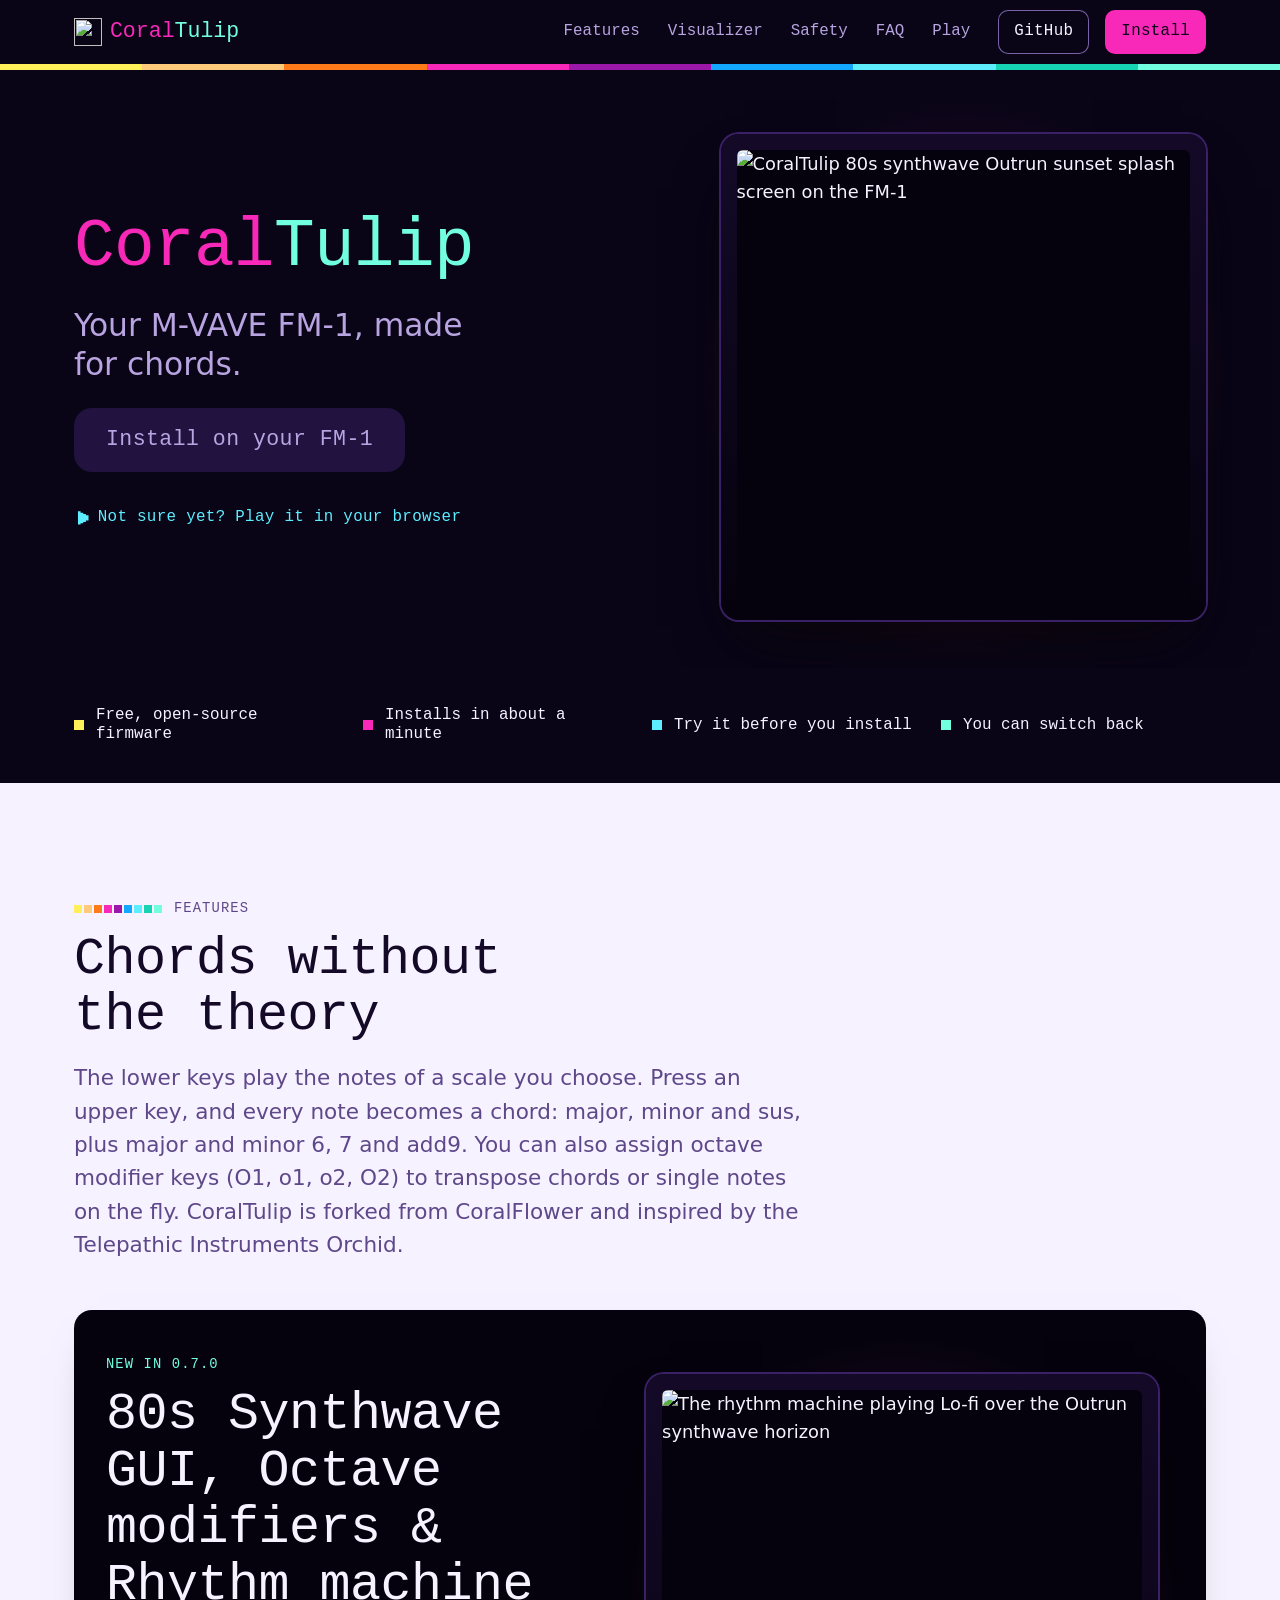
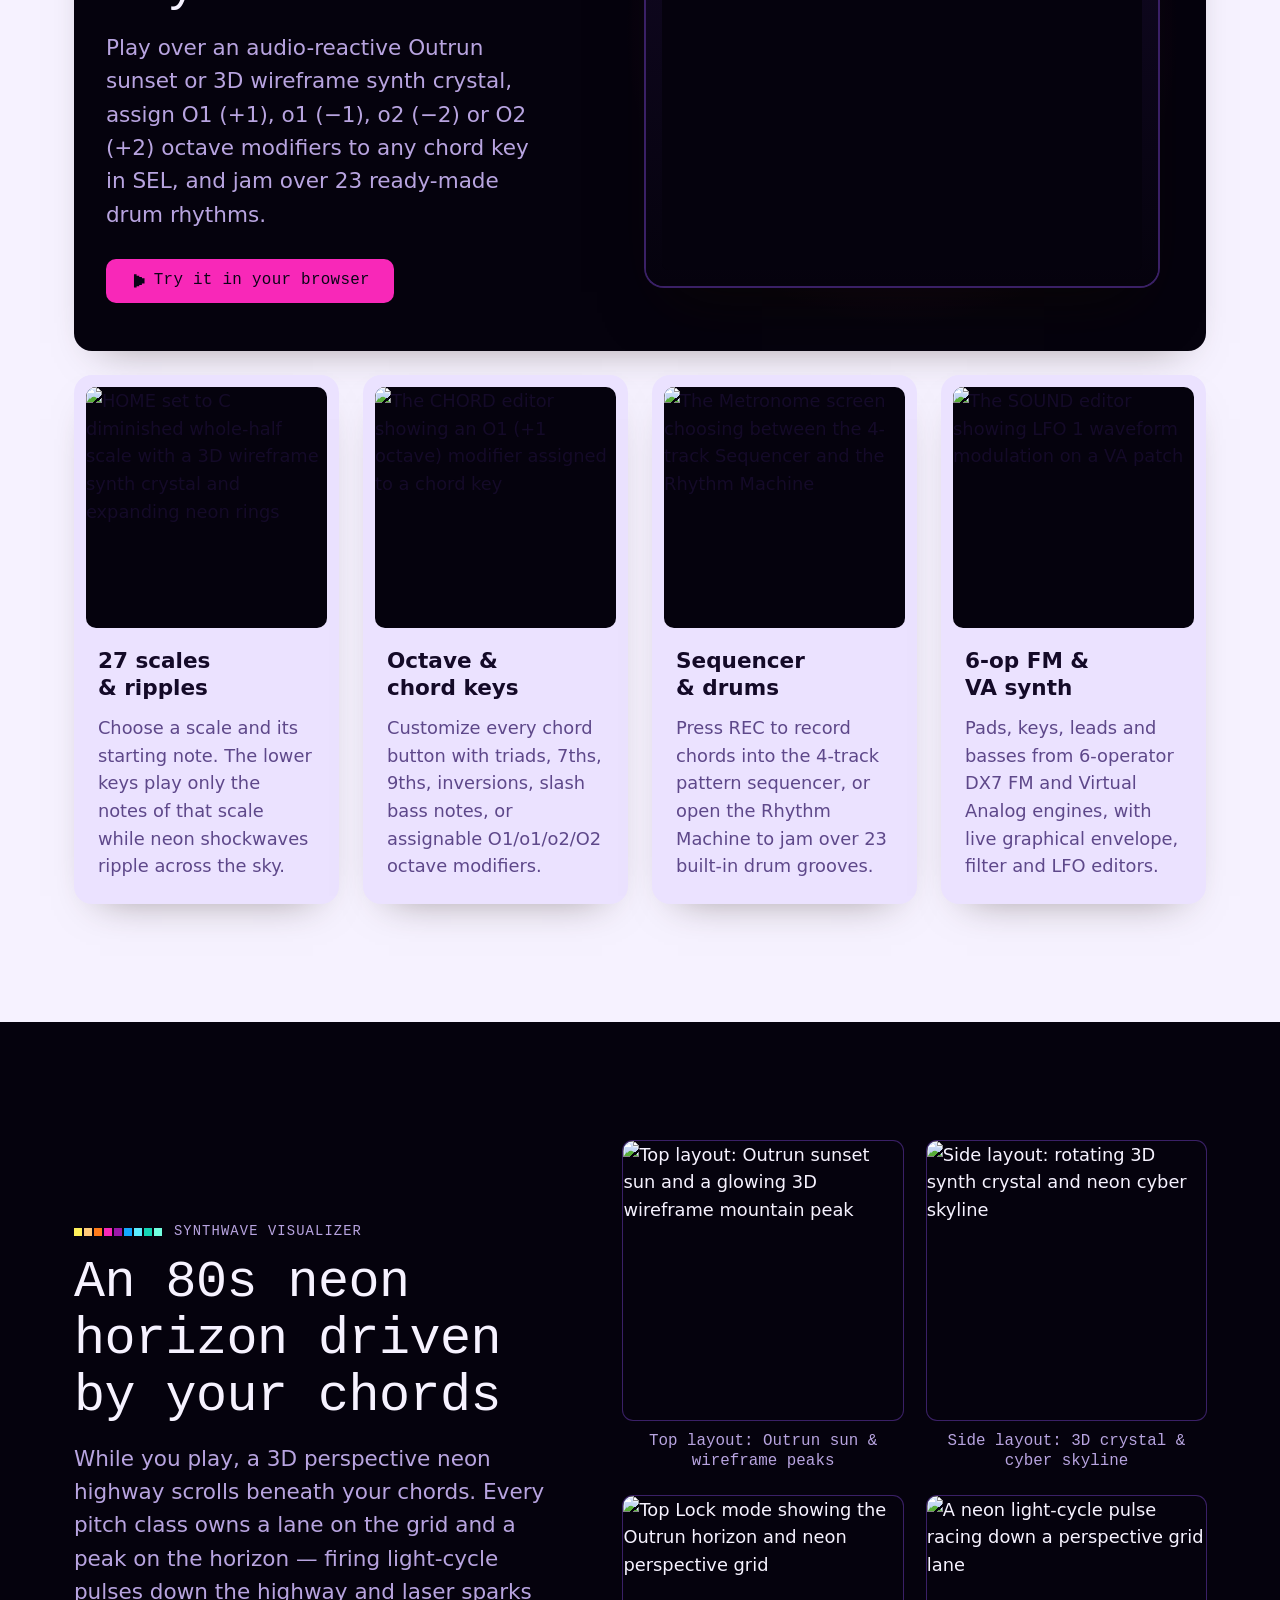
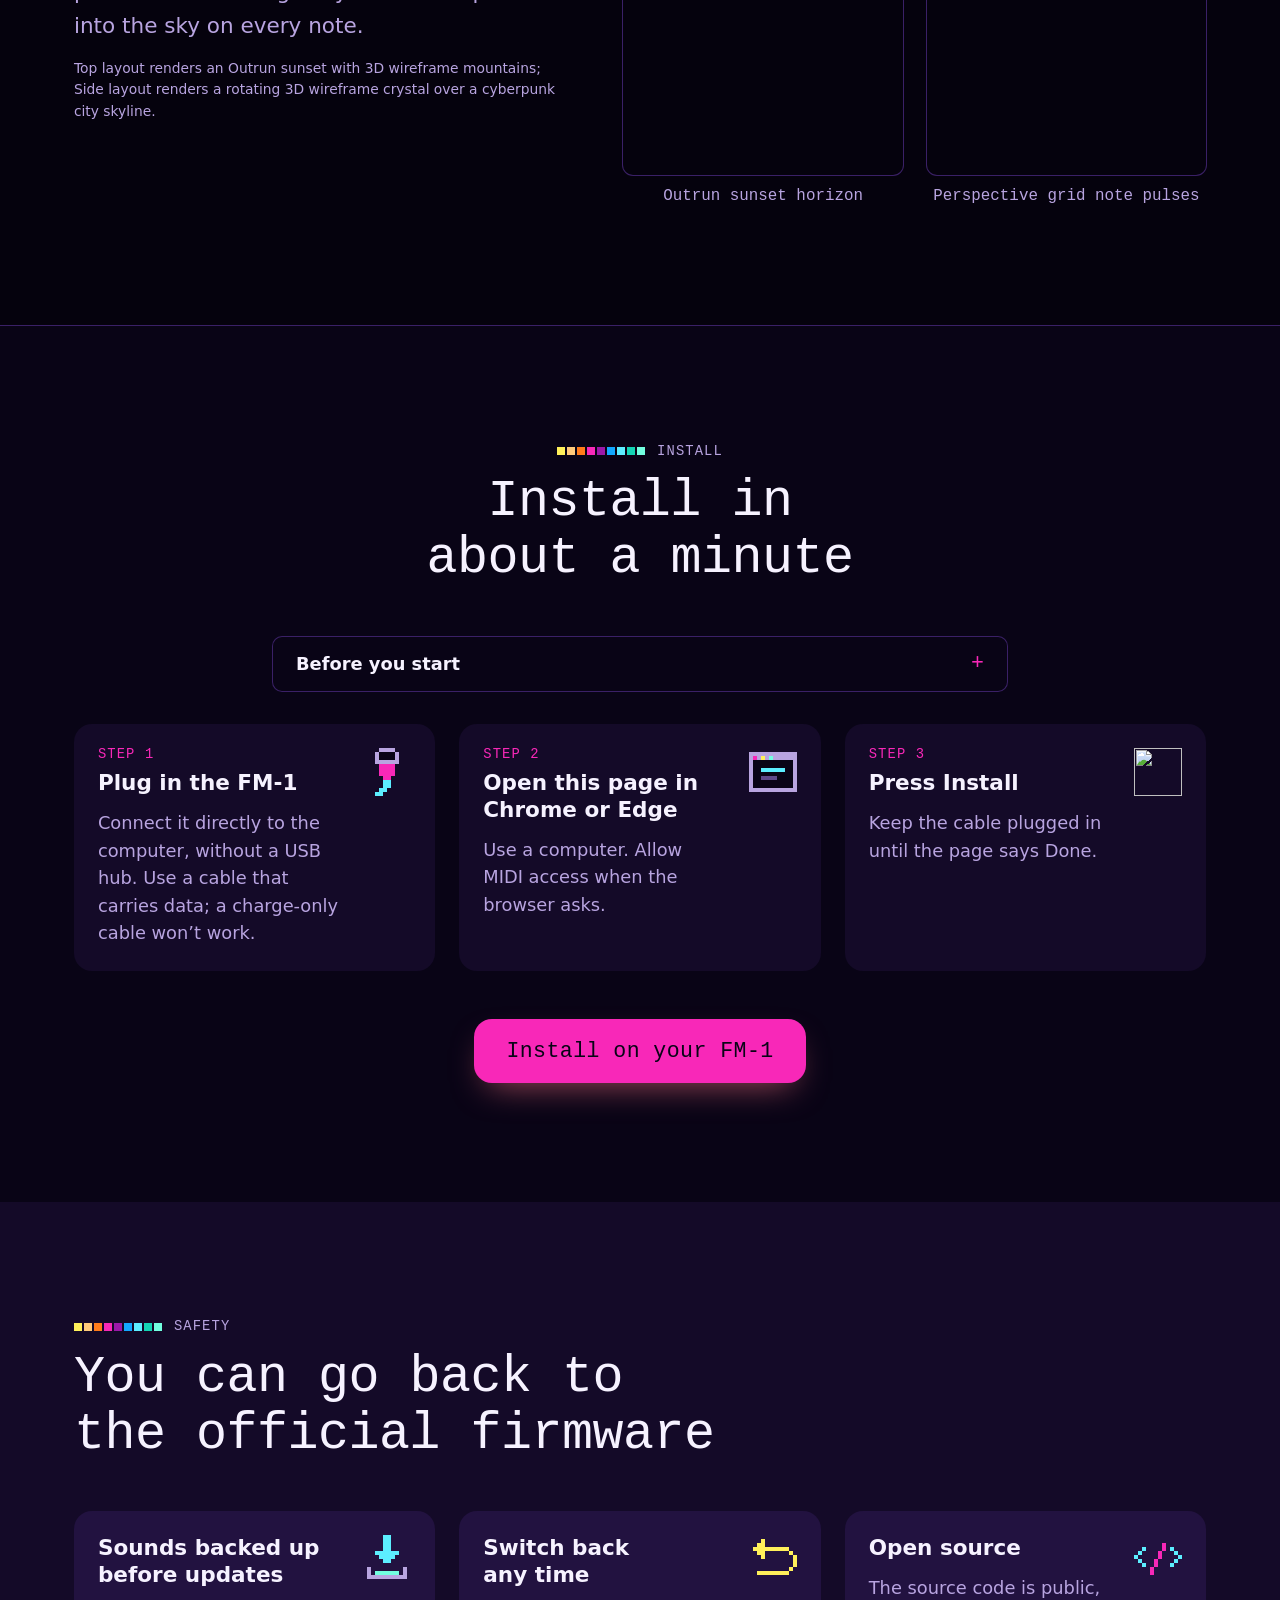
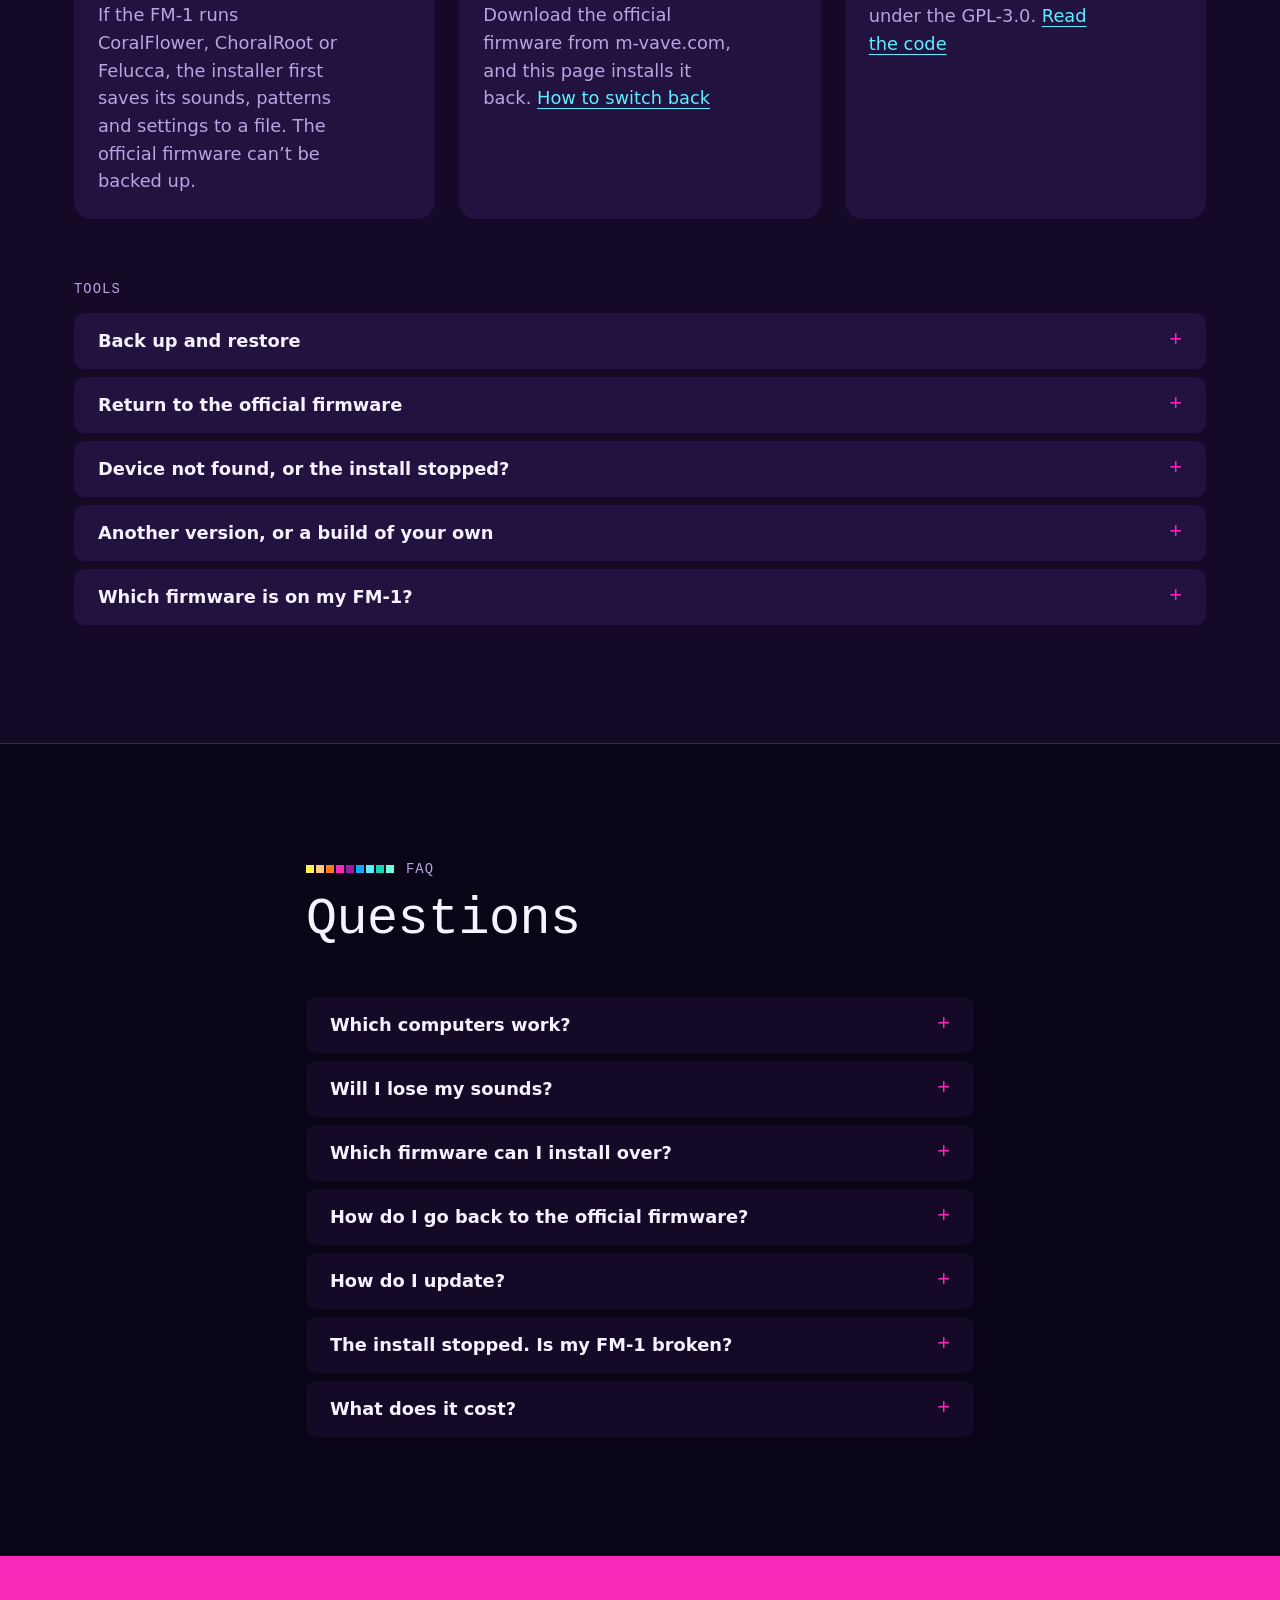
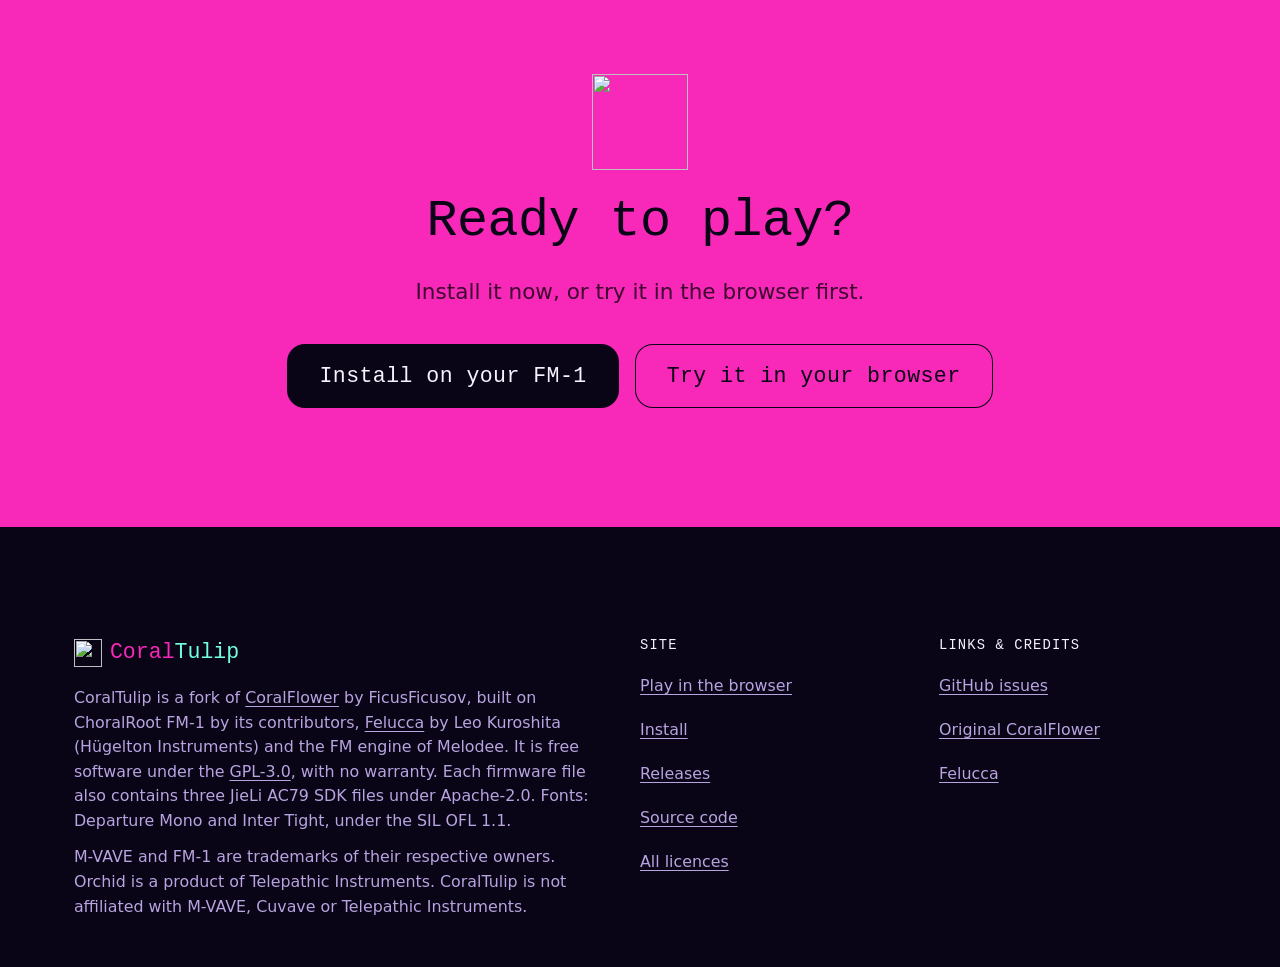
==== commit 1ada085a: "Update website and README with Synthwave screenshots and fix web emulator version" ====
--- a/web/index.html
+++ b/web/index.html
@@ -16,12 +16,12 @@
 <head>
 <meta charset="utf-8">
 <meta name="viewport" content="width=device-width, initial-scale=1">
-<title>CoralTulip: chord firmware for the M-VAVE FM-1</title>
-<meta name="description" content="CoralTulip makes the M-VAVE FM-1 an instrument for chords, and a pixel flower grows while you play. It’s free and open source, and it installs from your browser in about a minute.">
-<meta name="theme-color" content="#110A02">
-<meta property="og:title" content="CoralTulip: chord firmware for the M-VAVE FM-1">
-<meta property="og:description" content="Your M-VAVE FM-1, made for chords. A pixel flower grows while you play. Free and open source.">
-<meta property="og:image" content="images/home.png">
+<title>CoralTulip: 80s synthwave chord firmware for the M-VAVE FM-1</title>
+<meta name="description" content="CoralTulip makes the M-VAVE FM-1 an instrument for chords with an 80s synthwave visualizer. Free and open source, installs from your browser in about a minute.">
+<meta name="theme-color" content="#070312">
+<meta property="og:title" content="CoralTulip: 80s synthwave chord firmware for the M-VAVE FM-1">
+<meta property="og:description" content="Your M-VAVE FM-1, made for chords with an 80s synthwave visualizer. Free and open source.">
+<meta property="og:image" content="images/splash.png">
 <link rel="icon" href="favicon.svg" type="image/svg+xml">
 <link rel="icon" href="favicon-32.png" sizes="32x32" type="image/png">
 <link rel="apple-touch-icon" href="apple-touch-icon.png">
@@ -36,7 +36,7 @@
     <a class="brand" href="./" aria-label="CoralTulip, home"><img src="favicon.svg" width="28" height="28" alt=""><span><span class="brand-a">Coral</span><span class="brand-b">Tulip</span></span></a>
     <nav class="site-nav" aria-label="Sections">
       <a href="#features">Features</a>
-      <a href="#garden">Garden</a>
+      <a href="#garden">Visualizer</a>
       <a href="#safety">Safety</a>
       <a href="#faq">FAQ</a>
       <a href="play/">Play</a>
@@ -80,7 +80,7 @@
       </div>
       <div class="hero__visual">
         <div class="device">
-          <div class="device__bezel"><img src="images/grow.gif" width="480" height="280" alt="A pink pixel flower grows on the FM-1's screen as chords are played" fetchpriority="high"></div>
+          <div class="device__bezel"><img src="images/splash.png" width="480" height="480" alt="CoralTulip 80s synthwave Outrun sunset splash screen on the FM-1" fetchpriority="high"></div>
         </div>
       </div>
     </div>
@@ -109,35 +109,35 @@
       <!-- the newest feature: a stage of its own on the cream, its screen playing, one action -->
       <article class="feature-new scope-stage" aria-labelledby="new-title">
         <div class="feature-new__text">
-          <p class="feature-new__tag">New in 0.6.2</p>
-          <h3 class="feature-new__title" id="new-title">Octave modifier keys &amp; Rhythm machine</h3>
-          <p class="feature-new__lead">Assign O1 (+1), o1 (&minus;1), o2 (&minus;2) or O2 (+2) octave modifiers to any chord key in SEL, and jam over 23 ready-made drum rhythms from Pop to Breakcore.</p>
+          <p class="feature-new__tag">New in 0.7.0</p>
+          <h3 class="feature-new__title" id="new-title">80s Synthwave GUI, Octave modifiers &amp; Rhythm machine</h3>
+          <p class="feature-new__lead">Play over an audio-reactive Outrun sunset or 3D wireframe synth crystal, assign O1 (+1), o1 (&minus;1), o2 (&minus;2) or O2 (+2) octave modifiers to any chord key in SEL, and jam over 23 ready-made drum rhythms.</p>
           <a class="btn btn--primary feature-new__go" href="play/"><svg viewBox="0 0 12 12" aria-hidden="true"><path d="M3 1h2v1h2v1h2v1h2v4h-2v1h-2v1h-2v1h-2z"/></svg>Try it in your browser</a>
         </div>
         <div class="device feature-new__visual">
-          <div class="device__bezel"><img src="images/rhythm.gif" width="480" height="280" alt="The rhythm machine playing Pop: its kick, snare, clap and hat in rows of hits, a cursor running over them" loading="lazy"></div>
+          <div class="device__bezel"><img src="images/rhythm.png" width="480" height="480" alt="The rhythm machine playing Lo-fi over the Outrun synthwave horizon" loading="lazy"></div>
         </div>
       </article>
       <div class="grid grid--4">
         <article class="card card--feature">
-          <div class="card__media"><img src="images/scale.png" width="480" height="480" alt="HOME set to A minor pentatonic: the lower keys show only its notes, C D E G A" loading="lazy"></div>
-          <h3 class="card__title">27 scales</h3>
-          <p class="card__text">Choose a scale and its starting note. The lower keys then play only the notes of that scale.</p>
+          <div class="card__media"><img src="images/scale.png" width="480" height="480" alt="HOME set to C diminished whole-half scale with a 3D wireframe synth crystal and expanding neon rings" loading="lazy"></div>
+          <h3 class="card__title">27 scales &amp; ripples</h3>
+          <p class="card__text">Choose a scale and its starting note. The lower keys play only the notes of that scale while neon shockwaves ripple across the sky.</p>
         </article>
         <article class="card card--feature">
-          <div class="card__media"><img src="images/arp.png" width="480" height="480" alt="The arpeggiator's pattern as a little piano roll" loading="lazy"></div>
-          <h3 class="card__title">Arpeggiator and strum</h3>
-          <p class="card__text">Nine patterns, including a strum up and down. They follow the FM-1’s tempo or an external MIDI clock.</p>
+          <div class="card__media"><img src="images/chord.png" width="480" height="480" alt="The CHORD editor showing an O1 (+1 octave) modifier assigned to a chord key" loading="lazy"></div>
+          <h3 class="card__title">Octave &amp; chord keys</h3>
+          <p class="card__text">Customize every chord button with triads, 7ths, 9ths, inversions, slash bass notes, or assignable O1/o1/o2/O2 octave modifiers.</p>
         </article>
         <article class="card card--feature">
-          <div class="card__media"><img src="images/take.png" width="480" height="480" alt="A take being recorded into a new pattern’s Chords track" loading="lazy"></div>
-          <h3 class="card__title">Record a take</h3>
-          <p class="card__text">Press REC and play. After a one-bar count-in, your chords are written into the sequencer and play in a loop. From there, you can add drums and a melody in a few clicks.</p>
+          <div class="card__media"><img src="images/take.png" width="480" height="480" alt="The Metronome screen choosing between the 4-track Sequencer and the Rhythm Machine" loading="lazy"></div>
+          <h3 class="card__title">Sequencer &amp; drums</h3>
+          <p class="card__text">Press REC to record chords into the 4-track pattern sequencer, or open the Rhythm Machine to jam over 23 built-in drum grooves.</p>
         </article>
         <article class="card card--feature">
-          <div class="card__media"><img src="images/fm-voice.png" width="480" height="480" alt="The FM editor: the algorithm's operators" loading="lazy"></div>
-          <h3 class="card__title">About 60 sounds</h3>
-          <p class="card__text">Pads, keys, strings and basses from two synth engines. A bass part plays under your chords.</p>
+          <div class="card__media"><img src="images/fm-voice.png" width="480" height="480" alt="The SOUND editor showing LFO 1 waveform modulation on a VA patch" loading="lazy"></div>
+          <h3 class="card__title">6-op FM &amp; VA synth</h3>
+          <p class="card__text">Pads, keys, leads and basses from 6-operator DX7 FM and Virtual Analog engines, with live graphical envelope, filter and LFO editors.</p>
         </article>
       </div>
     </div>
@@ -147,14 +147,16 @@
   <section class="section scope-stage garden" id="garden" aria-labelledby="garden-title">
     <div class="container garden__grid">
       <div class="section-head garden__head">
-        <p class="eyebrow"><span class="ramp ramp--dots" aria-hidden="true"><i></i><i></i><i></i><i></i><i></i><i></i><i></i><i></i><i></i></span>The garden</p>
-        <h2 class="display-2" id="garden-title">A flower grows from your chords</h2>
-        <p class="lead">While you play, a flower grows on the FM-1 screen. Each note of the chord adds a part: a flower, a bud, a cluster of berries. In the Side key layout, a coral grows instead.</p>
-        <p class="caption">The plant’s structure follows PlantStudio, a program that models real plants.</p>
+        <p class="eyebrow"><span class="ramp ramp--dots" aria-hidden="true"><i></i><i></i><i></i><i></i><i></i><i></i><i></i><i></i><i></i></span>Synthwave visualizer</p>
+        <h2 class="display-2" id="garden-title">An 80s neon horizon driven by your chords</h2>
+        <p class="lead">While you play, a 3D perspective neon highway scrolls beneath your chords. Every pitch class owns a lane on the grid and a peak on the horizon — firing light-cycle pulses down the highway and laser sparks into the sky on every note.</p>
+        <p class="caption">Top layout renders an Outrun sunset with 3D wireframe mountains; Side layout renders a rotating 3D wireframe crystal over a cyberpunk city skyline.</p>
       </div>
       <div class="garden__screens">
-        <figure class="screen"><img src="images/home.png" width="480" height="480" alt="The Top layout: the chord's name above a pink flower" loading="lazy"><figcaption>Top layout: a flower</figcaption></figure>
-        <figure class="screen"><img src="images/coral.png" width="480" height="480" alt="The Side layout: a pink coral" loading="lazy"><figcaption>Side layout: a coral</figcaption></figure>
+        <figure class="screen"><img src="images/home.png" width="480" height="480" alt="Top layout: Outrun sunset sun and a glowing 3D wireframe mountain peak" loading="lazy"><figcaption>Top layout: Outrun sun &amp; wireframe peaks</figcaption></figure>
+        <figure class="screen"><img src="images/coral.png" width="480" height="480" alt="Side layout: rotating 3D synth crystal and neon cyber skyline" loading="lazy"><figcaption>Side layout: 3D crystal &amp; cyber skyline</figcaption></figure>
+        <figure class="screen"><img src="images/top-idle.png" width="480" height="480" alt="Top Lock mode showing the Outrun horizon and neon perspective grid" loading="lazy"><figcaption>Outrun sunset horizon</figcaption></figure>
+        <figure class="screen"><img src="images/arp.png" width="480" height="480" alt="A neon light-cycle pulse racing down a perspective grid lane" loading="lazy"><figcaption>Perspective grid note pulses</figcaption></figure>
       </div>
     </div>
   </section>
--- a/web/site.css
+++ b/web/site.css
@@ -0,0 +1,563 @@
+/* SPDX-License-Identifier: GPL-3.0-only
+ * CoralFlower's site: the design system every page shares (the landing with the installer, /, and the emulator,
+ * /play/). docs/site/DESIGN.md lists the tokens and the whitelists; a page uses the tokens, never a raw value.
+ *   1 primitives (raw colours)  2 semantics (what a colour is for, per scope)  3 type, space, shape, motion
+ *   4 base  5 layout  6 components  7 pages */
+
+/* ---------------------------------------------------------------------------------------------- fonts --- */
+@font-face { font-family: "Departure Mono"; src: url("fonts/DepartureMono.woff") format("woff"); font-display: swap; }
+@font-face { font-family: "Inter Tight"; src: url("fonts/InterTight-400.woff") format("woff"); font-weight: 400; font-display: swap; }
+@font-face { font-family: "Inter Tight"; src: url("fonts/InterTight-600.woff") format("woff"); font-weight: 600; font-display: swap; }
+
+/* ------------------------------------------------------------------------------------------- 1 primitives --- */
+:root {
+  --c-night-950: #05020D;
+  --c-night-900: #090416;
+  --c-night-850: #140A28;
+  --c-night-800: #221240;
+  --c-night-700: #3A2066;
+  --c-ash-600: #7A62A8;
+  --c-ash-500: #5E488A;
+  --c-ash-300: #B8A4E0;
+  --c-cream-100: #F6F2FF;
+  --c-cream-200: #EBE2FF;
+  --c-cream-300: #D8C8FA;
+  --c-cream-400: #B49CE0;
+  --c-rose-500: #F828B8;
+  --c-rose-800: #B81278;
+  --c-rose-950: #3E0830;
+  --c-fire-400: #FFF05A;
+  --c-peach-300: #FFCA7A;
+  --c-orange-500: #FF7B1A;
+  --c-plum-700: #9B18A8;
+  --c-sky-500: #12A8FF;
+  --c-sea-400: #5CEEFF;
+  --c-sea-800: #0E6898;
+  --c-green-500: #14D4B4;
+  --c-lime-400: #72FFE0;
+}
+
+/* ------------------------------------------------------------------- 2 semantics: the dark default scope --- */
+:root {
+  --color-bg: var(--c-night-900);
+  --color-surface: var(--c-night-850);
+  --color-raised: var(--c-night-800);
+  --color-border: var(--c-night-700);          /* decorative only (1.45:1) */
+  --color-border-strong: var(--c-ash-600);     /* controls (3.87:1) */
+  --color-text: var(--c-cream-100);            /* 16.68:1 */
+  --color-text-muted: var(--c-ash-300);        /* 7.16:1 on bg, 6.11:1 on raised */
+  --color-accent: var(--c-rose-500);           /* 6.26:1 */
+  --color-accent-hover: var(--c-fire-400);
+  --color-on-accent: var(--c-night-900);       /* 6.26:1 on rose, 12.30:1 on fire */
+  --color-link: var(--c-sea-400);              /* 12.73:1 */
+  --color-focus: var(--c-fire-400);            /* 12.30:1 */
+  --color-ok: var(--c-lime-400);
+  --color-bad: var(--c-rose-500);
+  --color-warn: var(--c-orange-500);
+  --color-brand-a: var(--c-rose-500);          /* "Coral" */
+  --color-brand-b: var(--c-lime-400);          /* "Flower" */
+  --color-backdrop: rgb(11 7 3 / 0.78);
+  --color-header: var(--c-night-900);          /* the sticky header: solid (a see-through one needs a backdrop blur,
+                                                  which Chrome redoes on every frame of a scroll) */
+  --glow-accent: rgb(232 104 121 / 0.34);
+  --glow-plum: rgb(150 33 121 / 0.2);
+  --glow-fade: rgb(150 33 121 / 0.08);         /* the glow's soft edge (a gradient, not a blur filter) */
+  color-scheme: dark;
+}
+/* the stage: the black of the FM-1's screen, for the sections built around a picture (every role set, so a stage
+ * inside the cream reads as dark too) */
+.scope-stage {
+  --color-bg: var(--c-night-950);
+  --color-surface: var(--c-night-900);
+  --color-raised: var(--c-night-800);
+  --color-border: var(--c-night-700);
+  --color-border-strong: var(--c-ash-600);
+  --color-text: var(--c-cream-100);            /* 17.4:1 */
+  --color-text-muted: var(--c-ash-300);        /* 7.31:1 */
+  --color-accent: var(--c-rose-500);
+  --color-accent-hover: var(--c-fire-400);
+  --color-on-accent: var(--c-night-900);
+  --color-link: var(--c-sea-400);
+  --color-focus: var(--c-fire-400);
+  --color-brand-a: var(--c-rose-500);
+  --color-brand-b: var(--c-lime-400);
+  color-scheme: dark;
+  color: var(--color-text);
+  background: var(--color-bg);
+}
+/* inverse: cream paper */
+.scope-inverse {
+  --color-bg: var(--c-cream-100);
+  --color-surface: var(--c-cream-200);
+  --color-raised: var(--c-cream-300);
+  --color-border: var(--c-cream-400);          /* decorative only (2.02:1) */
+  --color-border-strong: var(--c-ash-500);     /* 6.56:1 */
+  --color-text: var(--c-night-850);            /* 15.69:1 */
+  --color-text-muted: var(--c-ash-500);        /* 6.56:1 on bg, 5.79:1 on surface */
+  --color-accent: var(--c-rose-800);           /* 5.49:1 on bg, 4.85:1 on surface */
+  --color-accent-hover: var(--c-plum-700);
+  --color-on-accent: var(--c-cream-100);       /* 5.49:1 on rose-800 */
+  --color-link: var(--c-sea-800);              /* 5.17:1 */
+  --color-focus: var(--c-rose-800);
+  --color-brand-a: var(--c-rose-800);
+  --color-brand-b: var(--c-sea-800);
+  color-scheme: light;
+  color: var(--color-text);
+  background: var(--color-bg);
+}
+/* surface: a step lighter than the ground, for a section of cards and tools between two dark ones */
+.scope-surface {
+  --color-bg: var(--c-night-850);
+  --color-surface: var(--c-night-800);
+  --color-raised: var(--c-night-700);
+  --color-border: var(--c-night-700);
+  --color-text-muted: var(--c-ash-300);        /* 6.73:1 on bg, 6.11:1 on surface, 4.94:1 on raised */
+  color: var(--color-text);
+  background: var(--color-bg);
+}
+/* accent: the rose of the flower, for the end of the page */
+.scope-accent {
+  --color-bg: var(--c-rose-500);
+  --color-surface: var(--c-rose-500);
+  --color-border: var(--c-rose-950);
+  --color-border-strong: var(--c-night-900);
+  --color-text: var(--c-night-900);            /* 6.26:1 */
+  --color-text-muted: var(--c-rose-950);       /* 5.05:1 */
+  --color-accent: var(--c-night-900);
+  --color-accent-hover: var(--c-night-800);
+  --color-on-accent: var(--c-cream-100);       /* 16.68:1 on night */
+  --color-link: var(--c-night-900);
+  --color-focus: var(--c-night-900);
+  --color-brand-a: var(--c-night-900);
+  --color-brand-b: var(--c-night-900);
+  color: var(--color-text);
+  background: var(--color-bg);
+}
+
+/* --------------------------------------------------------------------------- 3 type, space, shape, motion --- */
+:root {
+  --font-display: "Departure Mono", ui-monospace, SFMono-Regular, Menlo, monospace;
+  --font-text: "Inter Tight", ui-sans-serif, system-ui, -apple-system, "Segoe UI", Roboto, sans-serif;
+  --font-mono: "Departure Mono", ui-monospace, SFMono-Regular, Menlo, monospace;
+  /* a fluid scale from a 375px to a 1440px window: 13-14, 15-16, 17-18, 19-22, 22-33, 33-55, 44-72 px */
+  --fs-xs: clamp(0.8125rem, 0.79rem + 0.094vw, 0.875rem);
+  --fs-sm: clamp(0.9375rem, 0.9155rem + 0.094vw, 1rem);
+  --fs-base: clamp(1.0625rem, 1.04rem + 0.094vw, 1.125rem);
+  --fs-lg: clamp(1.1875rem, 1.1215rem + 0.282vw, 1.375rem);
+  --fs-xl: clamp(1.375rem, 1.133rem + 1.033vw, 2.0625rem);
+  --fs-2xl: clamp(2.0625rem, 1.578rem + 2.066vw, 3.4375rem);
+  --fs-3xl: clamp(2.75rem, 2.134rem + 2.629vw, 4.5rem);
+  --lh-display: 1;
+  --lh-heading: 1.1;
+  --lh-snug: 1.25;
+  --lh-body: 1.55;
+  --fw-regular: 400;
+  --fw-strong: 600;
+  --ls-caps: 0.08em;
+  --ls-display: -0.01em;
+  --ls-button: 0.02em;
+  --measure: 62ch;
+
+  --space-4xs: 0.125rem;
+  --space-3xs: 0.25rem;
+  --space-2xs: 0.5rem;
+  --space-xs: 0.75rem;
+  --space-s: 1rem;
+  --space-m: 1.5rem;
+  --space-l: 2rem;
+  --space-xl: 3rem;
+  --space-2xl: 4rem;
+  --space-3xl: 6rem;
+  --space-gutter: clamp(1rem, 0.6rem + 1.9vw, 2.5rem);
+  --space-section: clamp(4rem, 2.6rem + 6vw, 8rem);
+  --space-band: clamp(1.5rem, 1.1rem + 1.6vw, 2.5rem);
+  --space-stack: var(--space-m);
+  --space-inline: var(--space-s);
+  --container: 75rem;
+  --container-narrow: 46rem;
+  --header-h: 4rem;
+
+  --radius-s: 6px;
+  --radius-m: 10px;
+  --radius-l: 18px;
+  --radius-pill: 999px;
+  --border-w: 1px;
+  --focus-w: 3px;
+  --shadow-s: 0 1px 0 rgb(255 255 255 / 0.04) inset, 0 8px 20px -12px rgb(11 7 3 / 0.7);
+  --shadow-m: 0 30px 60px -24px rgb(11 7 3 / 0.85);
+  --shadow-accent: 0 14px 34px -14px rgb(232 104 121 / 0.75);
+  --shadow-paper: 0 18px 40px -26px rgb(58 43 34 / 0.55);
+
+  --dur-none: 1ms;                             /* (prefers-reduced-motion) */
+  --dur-fast: 120ms;
+  --dur-base: 200ms;
+  --dur-slow: 420ms;
+  --ease-out: cubic-bezier(0.2, 0.7, 0.2, 1);
+
+  --z-header: 10;
+  --z-skip: 20;
+}
+
+/* ------------------------------------------------------------------------------------------------ 4 base --- */
+*, *::before, *::after { box-sizing: border-box; }
+[hidden] { display: none !important; }
+html { -webkit-text-size-adjust: 100%; text-size-adjust: 100%; scroll-behavior: smooth; scroll-padding-top: calc(var(--header-h) + var(--space-s)); }
+body {
+  margin: 0;
+  color: var(--color-text);
+  background: var(--color-bg);
+  font: var(--fw-regular) var(--fs-base) / var(--lh-body) var(--font-text);
+  overflow-x: hidden;
+  -webkit-font-smoothing: antialiased;
+}
+img, svg, video, canvas { display: block; max-width: 100%; }
+img { height: auto; }
+h1, h2, h3, h4 { margin: 0; font-weight: var(--fw-regular); text-wrap: balance; }
+p { margin: 0; text-wrap: pretty; }
+b, strong { font-weight: var(--fw-strong); }
+ul, ol { margin: 0; padding: 0; }
+a { color: var(--color-link); text-decoration-thickness: 1px; text-underline-offset: 0.2em; }
+a:hover { text-decoration-thickness: 2px; }
+button, input, select, textarea { font: inherit; color: inherit; }
+:focus-visible { outline: var(--focus-w) solid var(--color-focus); outline-offset: 3px; }
+::selection { color: var(--c-night-900); background: var(--c-fire-400); }
+@media (prefers-reduced-motion: reduce) {
+  html { scroll-behavior: auto; }
+  *, *::before, *::after { transition-duration: var(--dur-none) !important; animation-duration: var(--dur-none) !important; animation-iteration-count: 1 !important; }
+}
+
+/* ---------------------------------------------------------------------------------------------- 5 layout --- */
+.container { width: 100%; max-width: var(--container); margin-inline: auto; padding-inline: var(--space-gutter); }
+.container--narrow { max-width: var(--container-narrow); }
+.section { padding-block: var(--space-section); }
+.section--band { padding-block: var(--space-band); }
+.section + .section:not([class*="scope-"]) { border-top: var(--border-w) solid var(--color-border); }
+.stack > * + * { margin-top: var(--space-stack); }
+.grid { display: grid; gap: var(--space-m); grid-template-columns: minmax(0, 1fr); }
+@media (min-width: 40rem) { .grid--2, .grid--4 { grid-template-columns: repeat(2, minmax(0, 1fr)); } }
+@media (min-width: 60rem) { .grid--3 { grid-template-columns: repeat(3, minmax(0, 1fr)); } }
+@media (min-width: 72rem) { .grid--4 { grid-template-columns: repeat(4, minmax(0, 1fr)); } }
+
+/* ------------------------------------------------------------------------------------------ 6 components --- */
+
+/* type roles */
+.display-1 { font: var(--fw-regular) var(--fs-3xl) / var(--lh-display) var(--font-display); letter-spacing: var(--ls-display); }
+.display-2 { font: var(--fw-regular) var(--fs-2xl) / var(--lh-heading) var(--font-display); letter-spacing: var(--ls-display); }
+.title { font: var(--fw-strong) var(--fs-lg) / var(--lh-snug) var(--font-text); }
+.lead { max-width: var(--measure); font-size: var(--fs-lg); line-height: var(--lh-body); color: var(--color-text-muted); }
+.muted { color: var(--color-text-muted); }
+.small { font-size: var(--fs-sm); }
+.caption { font-size: var(--fs-xs); color: var(--color-text-muted); }
+.brand-a { color: var(--color-brand-a); }
+.brand-b { color: var(--color-brand-b); }
+.nowrap { white-space: nowrap; }
+
+/* the motif: the nine colours of the plant, as a strip of pixels */
+.ramp { display: flex; height: 6px; }
+.ramp i { flex: 1; }
+.ramp i:nth-child(1) { background: var(--c-fire-400); }
+.ramp i:nth-child(2) { background: var(--c-peach-300); }
+.ramp i:nth-child(3) { background: var(--c-orange-500); }
+.ramp i:nth-child(4) { background: var(--c-rose-500); }
+.ramp i:nth-child(5) { background: var(--c-plum-700); }
+.ramp i:nth-child(6) { background: var(--c-sky-500); }
+.ramp i:nth-child(7) { background: var(--c-sea-400); }
+.ramp i:nth-child(8) { background: var(--c-green-500); }
+.ramp i:nth-child(9) { background: var(--c-lime-400); }
+.ramp--dots { display: inline-flex; gap: var(--space-4xs); height: 8px; }
+.ramp--dots i { flex: none; width: 8px; }
+
+/* a section's head: the eyebrow (the motif, then a word), the title, a line */
+.section-head { display: grid; gap: var(--space-s); margin-bottom: var(--space-xl); max-width: var(--container-narrow); }
+.section-head--center { margin-inline: auto; text-align: center; justify-items: center; }
+.eyebrow { display: inline-flex; align-items: center; gap: var(--space-xs); font: var(--fw-regular) var(--fs-xs) / var(--lh-display) var(--font-display); letter-spacing: var(--ls-caps); text-transform: uppercase; color: var(--color-text-muted); }
+
+/* skip link */
+.skip { position: absolute; left: var(--space-s); top: -100px; z-index: var(--z-skip); padding: var(--space-2xs) var(--space-s); border-radius: var(--radius-s); color: var(--color-on-accent); background: var(--color-accent); font: var(--fs-sm) var(--font-display); text-decoration: none; }
+.skip:focus { top: var(--space-s); }
+
+/* buttons: one shape, three sizes, four kinds */
+.btn {
+  display: inline-flex; align-items: center; justify-content: center; gap: var(--space-2xs);
+  min-height: 44px; padding: var(--space-2xs) var(--space-m);
+  border: 0; border-radius: var(--radius-m); cursor: pointer;
+  font: var(--fw-regular) var(--fs-sm) / var(--lh-snug) var(--font-display); letter-spacing: var(--ls-button); text-align: center; text-decoration: none;
+  color: var(--color-text); background: transparent;
+  transition: background-color var(--dur-fast) var(--ease-out), color var(--dur-fast) var(--ease-out), box-shadow var(--dur-fast) var(--ease-out), transform var(--dur-fast) var(--ease-out);
+}
+.btn:active:not(:disabled) { transform: translateY(1px); }
+.btn:disabled, .btn[aria-disabled="true"] { cursor: not-allowed; }
+.btn svg { width: 1em; height: 1em; flex: none; fill: currentColor; }
+.btn--sm { padding: var(--space-3xs) var(--space-s); }
+.btn--lg { min-height: 64px; padding: var(--space-s) var(--space-l); border-radius: var(--radius-l); font-size: var(--fs-lg); }
+.btn--block { display: flex; width: 100%; }
+.btn--primary { color: var(--color-on-accent); background: var(--color-accent); }
+.btn--primary:hover:not(:disabled) { color: var(--c-night-900); background: var(--color-accent-hover); }
+.scope-inverse .btn--primary:hover:not(:disabled), .scope-accent .btn--primary:hover:not(:disabled) { color: var(--color-on-accent); }
+.btn--primary.btn--lg { box-shadow: var(--shadow-accent); }
+.scope-accent .btn--primary.btn--lg { box-shadow: none; }
+.btn--primary:disabled { color: var(--color-text-muted); background: var(--color-raised); box-shadow: none; }
+.btn--secondary { color: var(--color-text); box-shadow: inset 0 0 0 var(--border-w) var(--color-border-strong); }
+.btn--secondary:hover:not(:disabled) { box-shadow: inset 0 0 0 2px var(--color-text); }
+.btn--secondary:disabled { color: var(--color-text-muted); box-shadow: inset 0 0 0 var(--border-w) var(--color-border); }
+.btn--ghost { padding-inline: var(--space-xs); color: var(--color-link); }
+.btn--ghost:hover { text-decoration: underline; text-underline-offset: 0.25em; }
+.btn--support { color: var(--color-accent); box-shadow: inset 0 0 0 var(--border-w) var(--color-accent); }
+.btn--support:hover { color: var(--color-on-accent); background: var(--color-accent); }
+
+/* the header: the name, four sections, Support and Install */
+.site-header { position: sticky; top: 0; z-index: var(--z-header); background: var(--color-header); }
+.site-header__row { display: flex; align-items: center; gap: var(--space-s); min-height: var(--header-h); }
+.brand { display: inline-flex; align-items: center; gap: var(--space-2xs); margin-right: auto; font: var(--fs-lg) / var(--lh-display) var(--font-display); color: var(--color-text); text-decoration: none; }
+.brand img { width: 28px; height: 28px; image-rendering: pixelated; }
+.site-nav { display: none; gap: var(--space-3xs); }
+.site-nav a { padding: var(--space-2xs) var(--space-xs); border-radius: var(--radius-s); font: var(--fs-sm) / var(--lh-display) var(--font-display); color: var(--color-text-muted); text-decoration: none; }
+.site-nav a:hover, .site-nav a[aria-current="page"] { color: var(--color-text); background: var(--color-raised); }
+@media (min-width: 60rem) { .site-nav { display: flex; } }
+.site-header .btn--support span { display: none; }
+@media (min-width: 40rem) { .site-header .btn--support span { display: inline; } }
+
+/* cards */
+.card { display: grid; align-content: start; gap: var(--space-xs); min-width: 0; padding: var(--space-m); border-radius: var(--radius-l); background: var(--color-surface); }
+.card__title { font: var(--fw-strong) var(--fs-lg) / var(--lh-snug) var(--font-text); }
+.card__text { color: var(--color-text-muted); }
+.card__media { margin: calc(-1 * var(--space-xs)) calc(-1 * var(--space-xs)) var(--space-2xs); border-radius: var(--radius-m); overflow: hidden; background: var(--c-night-950); }
+.card__media img { width: 100%; image-rendering: pixelated; }
+.card--feature { box-shadow: var(--shadow-paper); }
+/* on a phone a feature is a row: the screen small at the left, the words beside it */
+@media (max-width: 39.99rem) {
+  .card--feature { grid-template-columns: 7rem minmax(0, 1fr); column-gap: var(--space-s); padding: var(--space-s); }
+  .card--feature .card__media { grid-row: span 2; align-self: start; margin: 0; }
+}
+/* an icon card: the words in a column from the top left, the icon in the top right corner beside all of them (it
+ * spans every row, so a one-line title keeps its own height and the text follows at the card's usual gap) */
+.card--icon { grid-template-columns: minmax(0, 1fr) 48px; column-gap: var(--space-s); align-items: start; }
+.card--icon > * { grid-column: 1; }
+.card--icon > .pixel-icon { grid-column: 2; grid-row: 1 / span 2; }
+.steps .card--icon > .pixel-icon { grid-row: 1 / span 3; }
+.step-label { margin-bottom: calc(-1 * var(--space-3xs)); font: var(--fs-xs) / var(--lh-display) var(--font-display); letter-spacing: var(--ls-caps); text-transform: uppercase; color: var(--color-accent); }
+
+/* pixel icons: own glyphs, drawn on a 12 x 12 grid */
+.pixel-icon { width: 48px; height: 48px; image-rendering: pixelated; shape-rendering: crispEdges; }
+.pixel-icon--xl { width: 96px; height: 96px; }
+.px-ash { fill: var(--c-ash-300); }
+.px-night { fill: var(--c-night-900); }
+.px-dim { fill: var(--c-ash-500); }
+.px-rose { fill: var(--c-rose-500); }
+.px-sea { fill: var(--c-sea-400); }
+.px-fire { fill: var(--c-fire-400); }
+.px-lime { fill: var(--c-lime-400); }
+
+/* the device: the FM-1's screen, in a bezel, on a glow */
+.device { position: relative; }
+.device::before { content: ""; position: absolute; inset: -14% -10%; z-index: 0; pointer-events: none; background: radial-gradient(closest-side, var(--glow-accent), var(--glow-plum) 50%, var(--glow-fade) 72%, transparent 90%); }
+.device__bezel { position: relative; z-index: 1; padding: var(--space-s); border-radius: var(--radius-l); background: linear-gradient(180deg, var(--c-night-850), var(--c-night-950)); box-shadow: 0 0 0 2px var(--c-night-700), var(--shadow-m); }
+.device__bezel img, .device__bezel canvas { width: 100%; border-radius: var(--radius-s); image-rendering: pixelated; background: var(--c-night-950); }
+
+/* figures of the screens */
+.screen { display: grid; gap: var(--space-xs); margin: 0; }
+.screen img { width: 100%; border-radius: var(--radius-m); image-rendering: pixelated; box-shadow: 0 0 0 var(--border-w) var(--color-border); }
+.screen figcaption { font: var(--fs-sm) / var(--lh-snug) var(--font-display); color: var(--color-text-muted); text-align: center; }
+
+/* facts in a row */
+.facts { display: grid; grid-template-columns: repeat(2, minmax(0, 1fr)); gap: var(--space-s) var(--space-m); list-style: none; }
+@media (min-width: 60rem) { .facts { grid-template-columns: repeat(4, minmax(0, 1fr)); } }
+.facts li { display: flex; align-items: center; gap: var(--space-xs); font: var(--fs-sm) / var(--lh-snug) var(--font-display); }
+.facts i { flex: none; width: 10px; height: 10px; background: var(--fact, var(--color-accent)); }
+
+/* folds: tools and answers that open on demand */
+.fold { border-radius: var(--radius-m); background: var(--color-surface); }
+.fold + .fold { margin-top: var(--space-2xs); }
+.fold > summary { display: flex; align-items: center; gap: var(--space-s); min-height: 56px; padding: var(--space-xs) var(--space-m); cursor: pointer; list-style: none; font: var(--fw-strong) var(--fs-base) / var(--lh-snug) var(--font-text); border-radius: var(--radius-m); }
+.fold > summary::-webkit-details-marker { display: none; }
+.fold > summary::after { content: "+"; margin-left: auto; font: var(--fs-lg) / var(--lh-display) var(--font-display); color: var(--color-accent); }
+.fold[open] > summary::after { content: "\2212"; }
+.fold > summary:hover { background: var(--color-raised); }
+.fold__body { display: grid; grid-template-columns: minmax(0, 1fr); gap: var(--space-s); overflow-wrap: anywhere; padding: 0 var(--space-m) var(--space-m); color: var(--color-text-muted); }
+.fold__body b { color: var(--color-text); }
+.fold__cols { display: grid; gap: var(--space-s) var(--space-xl); grid-template-columns: minmax(0, 1fr); }
+@media (min-width: 60rem) { .fold__cols { grid-template-columns: minmax(0, 1fr) minmax(0, 1fr); } }
+.fold__cols > div { display: grid; align-content: start; gap: var(--space-s); }
+.fold--quiet { background: transparent; box-shadow: inset 0 0 0 var(--border-w) var(--color-border); }
+
+/* a numbered checklist */
+.checklist { display: grid; gap: var(--space-xs); list-style: none; counter-reset: item; }
+.checklist li { position: relative; padding-left: var(--space-xl); counter-increment: item; }
+.checklist li::before { content: counter(item); position: absolute; left: 0; top: -0.1em; display: grid; place-items: center; width: 2rem; height: 2rem; border-radius: var(--radius-s); font: var(--fs-sm) / var(--lh-display) var(--font-display); color: var(--color-accent); background: var(--color-raised); }
+
+/* notes and panels: a coloured edge says what kind */
+.note { padding: var(--space-xs) var(--space-s); border-radius: var(--radius-s); background: var(--color-raised); box-shadow: inset 3px 0 0 var(--note, var(--color-link)); color: var(--color-text); }
+.note--warn { --note: var(--color-warn); }
+.note--bad { --note: var(--color-bad); }
+.note--ok { --note: var(--color-ok); }
+.panel { display: grid; gap: var(--space-xs); padding: var(--space-s) var(--space-m); border-radius: var(--radius-m); background: var(--color-raised); box-shadow: inset 4px 0 0 var(--panel, var(--color-border)); color: var(--color-text-muted); }
+.panel b, .panel h3 { color: var(--color-text); }
+.panel h3 { font: var(--fw-strong) var(--fs-base) / var(--lh-snug) var(--font-text); }
+.panel--ok { --panel: var(--color-ok); }
+.panel--bad { --panel: var(--color-bad); }
+
+/* form bits */
+.check { display: flex; gap: var(--space-xs); align-items: flex-start; cursor: pointer; }
+.check input { flex: none; width: 24px; height: 24px; margin: 0; accent-color: var(--color-accent); }
+.filepick { display: flex; flex-wrap: wrap; align-items: center; gap: var(--space-2xs) var(--space-s); }
+.fname { min-width: 0; font-size: var(--fs-sm); color: var(--color-text-muted); overflow-wrap: anywhere; }
+.actions { display: flex; flex-wrap: wrap; align-items: center; gap: var(--space-xs) var(--space-s); }
+progress { -webkit-appearance: none; appearance: none; display: block; width: 100%; height: 8px; border: 0; border-radius: var(--radius-pill); overflow: hidden; color: var(--color-ok); background: var(--color-raised); }
+progress::-webkit-progress-bar { background: var(--color-raised); }
+progress::-webkit-progress-value { background: var(--color-ok); }
+progress::-moz-progress-bar { background: var(--color-ok); }
+progress[value="0"] { display: none; }
+pre.log { max-height: 240px; overflow: auto; margin: 0; padding: var(--space-xs) var(--space-s); border-radius: var(--radius-s); background: var(--color-bg); font: var(--fs-xs) / var(--lh-body) var(--font-mono); color: var(--color-text-muted); white-space: pre-wrap; overflow-wrap: anywhere; }
+pre.log:empty::before { content: "Nothing yet."; }
+details.log-fold > summary { display: flex; align-items: center; min-height: 44px; cursor: pointer; font-size: var(--fs-sm); color: var(--color-text-muted); }
+
+/* support: a card in the footer and a dialog with the wallets and the contacts (the same on every page) */
+.supportcard { display: flex; flex-wrap: wrap; align-items: center; gap: var(--space-s) var(--space-m); padding: var(--space-m); border-radius: var(--radius-l); background: var(--color-surface); box-shadow: inset 4px 0 0 var(--color-accent); }
+.supportcard > div { display: grid; gap: var(--space-3xs); flex: 1 1 18rem; }
+.supportcard b { font: var(--fw-regular) var(--fs-lg) / var(--lh-snug) var(--font-display); }
+.supportcard span { color: var(--color-text-muted); }
+dialog.donate { width: min(28rem, calc(100% - 2 * var(--space-s))); max-height: 88dvh; overflow: auto; padding: var(--space-m); color: var(--color-text); background: var(--color-surface); border: 0; border-radius: var(--radius-l); box-shadow: 0 0 0 2px var(--color-accent), var(--shadow-m); }
+dialog.donate::backdrop { background: var(--color-backdrop); }
+dialog.donate h2 { margin: 0 var(--space-xl) var(--space-2xs) 0; font: var(--fs-xl) / var(--lh-snug) var(--font-display); color: var(--color-accent); }
+dialog.donate h3 { margin: var(--space-m) 0 var(--space-2xs); font: var(--fs-xs) / var(--lh-display) var(--font-display); letter-spacing: var(--ls-caps); text-transform: uppercase; color: var(--color-text-muted); }
+dialog.donate p { margin: 0 0 var(--space-s); font-size: var(--fs-sm); color: var(--color-text-muted); }
+dialog.donate .fine { margin: var(--space-xs) 0 0; font-size: var(--fs-xs); }
+dialog.donate .x { position: absolute; top: var(--space-s); right: var(--space-s); display: grid; place-items: center; width: 40px; height: 40px; padding: 0; border: 0; border-radius: var(--radius-s); cursor: pointer; font-size: var(--fs-lg); color: var(--color-text-muted); background: var(--color-raised); }
+dialog.donate .x:hover { color: var(--color-on-accent); background: var(--color-accent); }
+.opt { display: flex; align-items: center; gap: var(--space-xs); width: 100%; min-height: 52px; margin-bottom: var(--space-2xs); padding: var(--space-2xs) var(--space-xs); border: 0; border-radius: var(--radius-m); cursor: pointer; text-align: left; text-decoration: none; font: inherit; color: var(--color-text); background: var(--color-raised); box-shadow: inset 0 0 0 var(--border-w) var(--color-border); }
+.opt:hover { box-shadow: inset 0 0 0 var(--border-w) var(--color-accent); }
+.opt .coin, .opt .coin svg { display: block; width: 30px; height: 30px; flex: none; }
+.opt .glyph { display: grid; place-items: center; width: 30px; height: 30px; flex: none; border-radius: var(--radius-pill); background: var(--color-border); }
+.opt .tx { flex: 1; min-width: 0; }
+.opt .nm { display: block; font-size: var(--fs-sm); }
+.opt .nm i { font-style: normal; color: var(--color-text-muted); }
+.opt .ad { display: block; overflow: hidden; font: var(--fs-xs) / var(--lh-snug) var(--font-mono); color: var(--color-text-muted); white-space: nowrap; text-overflow: ellipsis; }
+.opt .go { flex: none; font-size: var(--fs-xs); color: var(--color-text-muted); }
+.opt.copied { box-shadow: inset 0 0 0 var(--border-w) var(--color-ok); }
+.opt.copied .go { color: var(--color-ok); }
+
+/* the footer */
+.site-footer { padding-block: var(--space-2xl) var(--space-xl); font-size: var(--fs-sm); color: var(--color-text-muted); }
+.site-footer__grid { display: grid; gap: var(--space-l); grid-template-columns: minmax(0, 1fr); margin-top: var(--space-xl); }
+@media (min-width: 60rem) { .site-footer__grid { grid-template-columns: minmax(0, 2fr) minmax(0, 1fr) minmax(0, 1fr); } }
+.site-footer h2 { margin-bottom: var(--space-xs); font: var(--fs-xs) / var(--lh-display) var(--font-display); letter-spacing: var(--ls-caps); text-transform: uppercase; color: var(--color-text); }
+.site-footer ul { display: grid; list-style: none; }
+.site-footer ul a { display: inline-flex; align-items: center; min-height: 44px; }
+.site-footer a { color: var(--color-text-muted); }
+.site-footer a:hover { color: var(--color-text); }
+.site-footer p + p { margin-top: var(--space-xs); }
+
+/* the installer: one button, a line under it, and only what goes wrong */
+.installer { display: grid; gap: var(--space-xs); justify-items: start; }
+.installer .btn--lg { min-width: min(100%, 22rem); }
+.installer__ver { font: var(--fs-xs) / var(--lh-snug) var(--font-display); color: var(--color-text-muted); }
+.installer__ver:empty, .installer__status:empty { display: none; }
+.installer__status { font-size: var(--fs-base); color: var(--color-text); overflow-wrap: anywhere; }
+.installer progress { width: min(100%, 22rem); }
+.installer > .panel, .installer > .note { width: 100%; }
+#nomidi:not([hidden]) ~ #status { display: none; }   /* (the note says it better) */
+.pkg { font-size: var(--fs-sm); color: var(--color-text-muted); overflow-wrap: anywhere; }
+.pkg:empty { display: none; }
+.pkg.bad { padding: var(--space-xs) var(--space-s); border-radius: var(--radius-s); color: var(--color-text); background: var(--color-raised); box-shadow: inset 3px 0 0 var(--color-bad); }
+.installer .pkg.ok { display: none; }
+.fold .pkg.ok { padding-left: var(--space-s); color: var(--color-text); box-shadow: inset 3px 0 0 var(--color-ok); }
+.unit { flex: 1 1 15rem; color: var(--color-text-muted); overflow-wrap: anywhere; }
+.unit.bad { padding-left: var(--space-xs); color: var(--color-text); box-shadow: inset 3px 0 0 var(--color-bad); }
+.versions { display: flex; flex-wrap: wrap; gap: var(--space-2xs); }
+.chip { display: grid; gap: var(--space-4xs); min-height: 44px; padding: var(--space-2xs) var(--space-s); border: 0; border-radius: var(--radius-m); cursor: pointer; text-align: left; color: var(--color-text); background: var(--color-raised); box-shadow: inset 0 0 0 var(--border-w) var(--color-border-strong); }
+.chip b { font: var(--fs-sm) / var(--lh-snug) var(--font-display); }
+.chip span { font-size: var(--fs-xs); color: var(--color-text-muted); }
+.chip:not(:disabled):hover, .chip[aria-pressed="true"] { box-shadow: inset 0 0 0 2px var(--color-accent); }
+.chip:disabled { cursor: not-allowed; }
+.notes:empty { display: none; }
+.notes { display: grid; gap: var(--space-2xs); font-size: var(--fs-sm); }
+.notes ul { padding-left: var(--space-m); }
+.notes .when { color: var(--color-text); }
+.notes .dl { overflow-wrap: anywhere; }
+
+/* ----------------------------------------------------------------------------------------------- 7 pages --- */
+
+/* the header's Install: once the first screen's button is out of sight (with no script: always) */
+.js .site-header__cta:not(.is-shown) { visibility: hidden; opacity: 0; }
+.site-header__cta { transition: opacity var(--dur-base) var(--ease-out), visibility var(--dur-base); }
+
+/* hero: the name, a line, the installer; the flower growing on its screen */
+.hero { position: relative; padding-block: var(--space-xl); overflow: clip; }
+.hero__grid { display: grid; gap: var(--space-xl); align-items: center; grid-template-columns: minmax(0, 1fr); }
+.hero__visual { order: -1; }
+.hero__pitch { display: grid; gap: var(--space-m); justify-items: start; }
+.hero__pitch h1:focus { outline: none; }
+.hero__lead { max-width: 24ch; font: var(--fw-regular) var(--fs-xl) / var(--lh-snug) var(--font-text); color: var(--color-text-muted); }
+.hero__play { margin-left: calc(-1 * var(--space-xs)); }
+@media (min-width: 60rem) {
+  .hero { padding-top: var(--space-2xl); }
+  .hero__grid { grid-template-columns: minmax(0, 6fr) minmax(0, 5fr); gap: var(--space-2xl); }
+  .hero__visual { order: 0; }
+}
+
+/* the newest feature: a dark stage inside the cream features, its words beside its screen playing (on a phone the
+ * screen first, as in the hero); its one action is the page's second primary, a screen away from the first */
+.feature-new { display: grid; gap: var(--space-l); align-items: center; grid-template-columns: minmax(0, 1fr); margin-bottom: var(--space-m); padding: var(--space-l) var(--space-m); border-radius: var(--radius-l); overflow: clip; box-shadow: var(--shadow-paper); }
+.feature-new__visual { order: -1; width: 100%; max-width: 32rem; }   /* (its GIF at most 480 px: 2 x the screen, crisp) */
+.feature-new__text { display: grid; gap: var(--space-s); justify-items: start; }
+.feature-new__tag { font: var(--fs-xs) / var(--lh-display) var(--font-display); letter-spacing: var(--ls-caps); text-transform: uppercase; color: var(--color-brand-b); }
+.feature-new__title { font: var(--fs-2xl) / var(--lh-heading) var(--font-display); letter-spacing: var(--ls-display); }
+.feature-new__lead { max-width: 38ch; font-size: var(--fs-lg); color: var(--color-text-muted); }
+.feature-new__go { margin-top: var(--space-xs); }
+@media (max-width: 39.99rem) {                   /* (a phone: the screen as wide as the frames around it allow) */
+  .feature-new { gap: var(--space-m); padding: var(--space-s) var(--space-s) var(--space-m); }
+  .feature-new .device__bezel { padding: var(--space-xs); }
+  .feature-new__go { padding-inline: var(--space-s); }   /* (its label on one line down to a 340 px phone) */
+}
+@media (min-width: 60rem) {
+  .feature-new { grid-template-columns: minmax(0, 5fr) minmax(0, 6fr); gap: var(--space-2xl); padding: var(--space-xl) var(--space-xl) var(--space-xl) var(--space-l); }
+  .feature-new__visual { order: 0; justify-self: end; }
+}
+
+/* garden: the text beside two screens */
+.garden__grid { display: grid; gap: var(--space-xl); align-items: center; grid-template-columns: minmax(0, 1fr); }
+.garden__head { margin-bottom: 0; }
+.garden__screens { display: grid; gap: var(--space-m); grid-template-columns: repeat(2, minmax(0, 1fr)); }
+@media (min-width: 60rem) { .garden__grid { grid-template-columns: minmax(0, 5fr) minmax(0, 6fr); gap: var(--space-2xl); } }
+
+/* how it installs: three steps, the button, the checklist */
+.steps { list-style: none; }
+.how__cta { display: grid; gap: var(--space-m); justify-items: center; margin-top: var(--space-xl); }
+.how__prep { width: 100%; max-width: var(--container-narrow); margin: 0 auto var(--space-l); }
+
+/* safety: the tools under the cards */
+.tools__title { margin: var(--space-2xl) 0 var(--space-s); font: var(--fs-xs) / var(--lh-display) var(--font-display); letter-spacing: var(--ls-caps); text-transform: uppercase; color: var(--color-text-muted); }
+
+/* the end */
+.final__inner { display: grid; gap: var(--space-m); justify-items: center; text-align: center; }
+.final .lead { color: var(--color-text-muted); }
+.final__actions { justify-content: center; margin-top: var(--space-xs); }
+
+/* play (the emulator page): the screen, Start, the panel, the bar, the legend */
+.play { padding-top: var(--space-xl); overflow: clip; }
+.play__inner { display: grid; gap: var(--space-m); justify-items: center; }
+.play__head { max-width: none; margin-bottom: 0; }
+.play__screen { width: min(100%, 24rem); }
+.play__screen canvas { aspect-ratio: 1; height: auto; }
+.play__gate { display: flex; flex-wrap: wrap; align-items: center; justify-content: center; gap: var(--space-xs) var(--space-m); }
+.play__status { min-height: 1.55em; max-width: var(--measure); text-align: center; color: var(--color-text-muted); }
+.play__panel { position: relative; width: 100%; max-width: 68rem; }
+#panel { width: 100%; height: auto; border-radius: var(--radius-l); touch-action: none; user-select: none; -webkit-user-select: none; }
+#panel text { font-family: var(--font-display); pointer-events: none; }
+#panel [data-c] { cursor: pointer; }
+#mini { position: absolute; image-rendering: pixelated; pointer-events: none; }
+.play__bar { justify-content: center; }
+.play__select { display: flex; align-items: center; gap: var(--space-2xs); font-size: var(--fs-sm); color: var(--color-text-muted); }
+.play__select select { min-height: 40px; max-width: 14rem; padding: var(--space-3xs) var(--space-xs); border: 0; border-radius: var(--radius-s); color: var(--color-text); background: var(--color-raised); box-shadow: inset 0 0 0 var(--border-w) var(--color-border-strong); }
+.meter { display: flex; align-items: center; gap: var(--space-2xs); font: var(--fs-sm) / var(--lh-display) var(--font-display); color: var(--color-text-muted); }
+.meter b { position: relative; display: block; width: 90px; height: 8px; border-radius: var(--radius-pill); overflow: hidden; background: var(--color-raised); }
+.meter b i { position: absolute; inset: 0 auto 0 0; width: 0; background: var(--color-ok); }
+.legend__title { font: var(--fs-xs) / var(--lh-display) var(--font-display); letter-spacing: var(--ls-caps); text-transform: uppercase; color: var(--legend); }
+.legend dl { display: grid; grid-template-columns: minmax(0, 9rem) minmax(0, 1fr); gap: var(--space-2xs) var(--space-s); align-items: center; margin: 0; font-size: var(--fs-sm); }
+.legend dt { display: flex; flex-wrap: wrap; align-items: center; gap: var(--space-3xs); color: var(--color-text-muted); }
+.legend dd { margin: 0; color: var(--color-text-muted); }
+.legend dd b { font-weight: var(--fw-regular); font-family: var(--font-display); color: var(--color-text); }
+.legend .legend__rule { padding-top: var(--space-2xs); border-top: var(--border-w) solid var(--color-border); }
+kbd { display: inline-block; min-width: 1.7em; padding: var(--space-4xs) var(--space-2xs); border-radius: var(--radius-s); font: var(--fs-xs) / var(--lh-snug) var(--font-display); text-align: center; color: var(--color-text); background: var(--color-raised); box-shadow: inset 0 -2px 0 var(--color-border); }
+kbd.m { color: var(--color-text-muted); background: transparent; box-shadow: inset 0 0 0 var(--border-w) var(--color-border-strong); }
+.play__note { margin-top: var(--space-m); }
